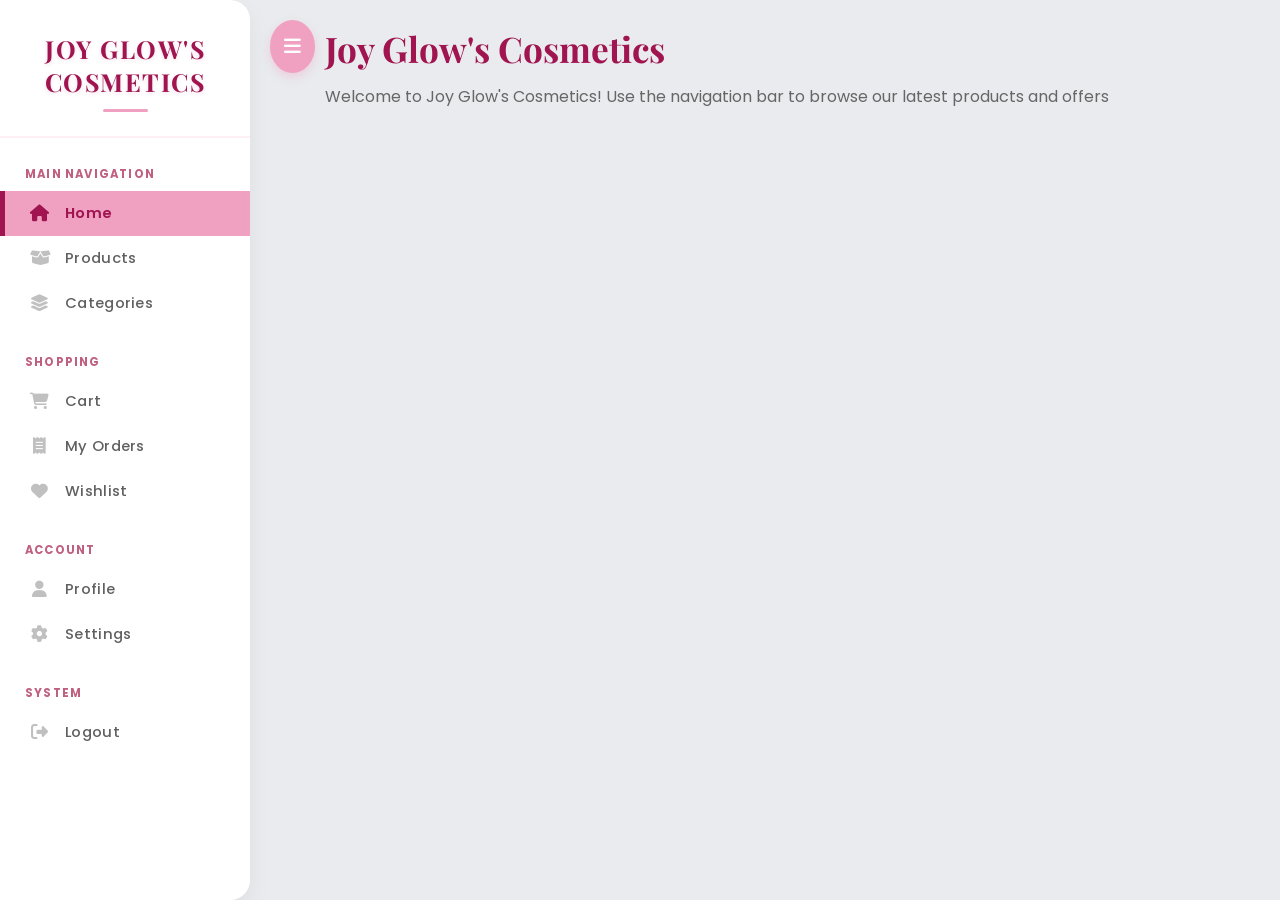
==== side-menu.html @ e3a0d7b6 "Initial commit" ====
<!DOCTYPE html>
<head>
    <meta charset="UTF-8">
    <meta name="viewport" content="width=device-width, initial-scale=1.0">
    <title>Joy Glow's Cosmetics - Side Menu</title>
    <link rel="preconnect" href="https://fonts.googleapis.com">
    <link rel="preconnect" href="https://fonts.gstatic.com" crossorigin>
    <link href="https://fonts.googleapis.com/css2?family=Playfair+Display:wght@600;700&family=Poppins:wght@400;500;600;700&display=swap" rel="stylesheet">
    <link rel="stylesheet" href="https://cdnjs.cloudflare.com/ajax/libs/font-awesome/6.4.0/css/all.min.css">
    <link rel="stylesheet" href="side-menu.css">
</head>
<body>

    <aside id="sidebar" class="sidebar">
        <div class="sidebar-header">
            <h2>Joy Glow's Cosmetics</h2>
        </div>

        <nav class="menu-container">
            <div class="menu-group">
                <span class="group-title">Main Navigation</span>
                <ul>
                    <li>
                        <a href="#" class="menu-item active" onclick="setActive(this)">
                            <i class="fa-solid fa-house"></i>
                            <span>Home</span>
                        </a>
                    </li>
                    <li>
                        <a href="#" class="menu-item" onclick="setActive(this)">
                            <i class="fa-solid fa-box-open"></i>
                            <span>Products</span>
                        </a>
                    </li>
                    <li>
                        <a href="#" class="menu-item" onclick="setActive(this)">
                            <i class="fa-solid fa-layer-group"></i>
                            <span>Categories</span>
                        </a>
                    </li>
                </ul>
            </div>

            <div class="menu-group">
                <span class="group-title">Shopping</span>
                <ul>
                    <li>
                        <a href="#" class="menu-item" onclick="setActive(this)">
                            <i class="fa-solid fa-cart-shopping"></i>
                            <span>Cart</span>
                        </a>
                    </li>
                    <li>
                        <a href="#" class="menu-item" onclick="setActive(this)">
                            <i class="fa-solid fa-receipt"></i>
                            <span>My Orders</span>
                        </a>
                    </li>
                    <li>
                        <a href="#" class="menu-item" onclick="setActive(this)">
                            <i class="fa-solid fa-heart"></i>
                            <span>Wishlist</span>
                        </a>
                    </li>
                </ul>
            </div>

            <div class="menu-group">
                <span class="group-title">Account</span>
                <ul>
                    <li>
                        <a href="#" class="menu-item" onclick="setActive(this)">
                            <i class="fa-solid fa-user"></i>
                            <span>Profile</span>
                        </a>
                    </li>
                    <li>
                        <a href="#" class="menu-item" onclick="setActive(this)">
                            <i class="fa-solid fa-gear"></i>
                            <span>Settings</span>
                        </a>
                    </li>
                </ul>
            </div>

            <div class="menu-group">
                <span class="group-title">System</span>
                <ul>
                    <li>
                        <a href="#" class="menu-item" onclick="handleLogout()">
                            <i class="fa-solid fa-right-from-bracket"></i>
                            <span>Logout</span>
                        </a>
                    </li>
                </ul>
            </div>
        </nav>
    </aside>

    <button class="toggle-btn" onclick="toggleMenu()">
        <i class="fa-solid fa-bars"></i>
    </button>

    <main class="main-content">
        <h1>Joy Glow's Cosmetics</h1>
        <p>Welcome to Joy Glow's Cosmetics! Use the navigation bar to browse our latest products and offers</p>
    </main>

    <script src="side-menu.js"></script>
</body>
</html>
---- side-menu.css ----
* {
    margin: 0;
    padding: 0;
    box-sizing: border-box;
    font-family: 'Poppins', sans-serif;
}

body {
    display: flex;
    background-color: #E9EBEE; 
    color: #4A4A4A; 
    min-height: 100vh;
}

.sidebar {
    width: 250px;
    height: 100vh;
    background-color: #FFFFFF; 
    color: #4A4A4A; 
    position: fixed;
    top: 0;
    left: 0;
    transition: transform 0.3s ease;
    overflow-y: auto;
    z-index: 1000;
    box-shadow: 0 10px 25px rgba(0,0,0,0.05); 
    border-radius: 0 20px 20px 0; 
}

.sidebar.collapsed {
    transform: translateX(-250px);
}

.sidebar-header {
    padding: 32px 20px 24px 20px;
    text-align: center;
    border-bottom: 2px solid #FFF0F5; 
}

.sidebar-header h2 {
    font-family: 'Playfair Display', serif;
    font-size: 1.55rem; 
    color: #A0144F; 
    letter-spacing: 1.5px; 
    font-weight: 700;
    line-height: 1.35;
    text-transform: uppercase;
    text-shadow: 0 2px 4px rgba(160, 20, 79, 0.12); 
    display: inline-block;
}

.sidebar-header h2::after {
    content: '';
    display: block;
    width: 45px;
    height: 3px;
    background-color: #F0A0C0;
    margin: 10px auto 0 auto;
    border-radius: 2px;
}

.menu-container {
    padding: 20px 0;
}

.menu-group {
    margin-bottom: 20px;
}

.group-title {
    display: block;
    padding: 8px 25px;
    font-size: 0.72rem;
    text-transform: uppercase;
    letter-spacing: 1.2px;
    color: #C06080; 
    font-weight: 700;
}

.menu-group ul {
    list-style: none;
}

.sidebar a {
    display: flex;
    align-items: center;
    padding: 12px 25px;
    color: #606060; 
    text-decoration: none;
    font-size: 0.92rem;
    font-weight: 500;
    letter-spacing: 0.3px;
    transition: all 0.2s ease;
    border-left: 5px solid transparent; 
}

.sidebar a i {
    margin-right: 15px;
    width: 20px;
    text-align: center;
    font-size: 1.05rem;
    color: #C0C0C0; 
}

.sidebar a:hover {
    background-color: #FFF0F5; 
    color: #A0144F; 
}

.sidebar a:hover i {
    color: #F0A0C0; 
}

.sidebar a.active {
    background-color: #F0A0C0; 
    color: #A0144F; 
    font-weight: 600;
    border-left: 5px solid #A0144F; 
}

.sidebar a.active i {
    color: #A0144F; 
}

.toggle-btn {
    position: fixed;
    top: 20px;
    left: 270px; 
    z-index: 1001;
    background-color: #F0A0C0; 
    color: #FFFFFF; 
    border: none;
    padding: 12px 14px;
    border-radius: 50%; 
    cursor: pointer;
    font-size: 1.2rem;
    box-shadow: 0 4px 10px rgba(240, 160, 192, 0.4); 
    transition: left 0.3s ease, background-color 0.2s ease, transform 0.2s ease;
}

.sidebar.collapsed ~ .toggle-btn {
    left: 20px; 
}

.toggle-btn:hover {
    background-color: #E090B0; 
    transform: scale(1.05);
}

.main-content {
    margin-left: 250px;
    padding: 25px 40px 40px 75px; 
    width: 100%;
    transition: margin-left 0.3s ease, padding 0.3s ease;
}

.main-content h1 {
    font-family: 'Playfair Display', serif;
    font-size: 2.2rem;
    color: #A0144F;
    margin-bottom: 12px;
}

.main-content p {
    font-size: 1rem;
    color: #666666;
}

.sidebar.collapsed ~ .main-content {
    margin-left: 0;
    padding-left: 80px; 
}
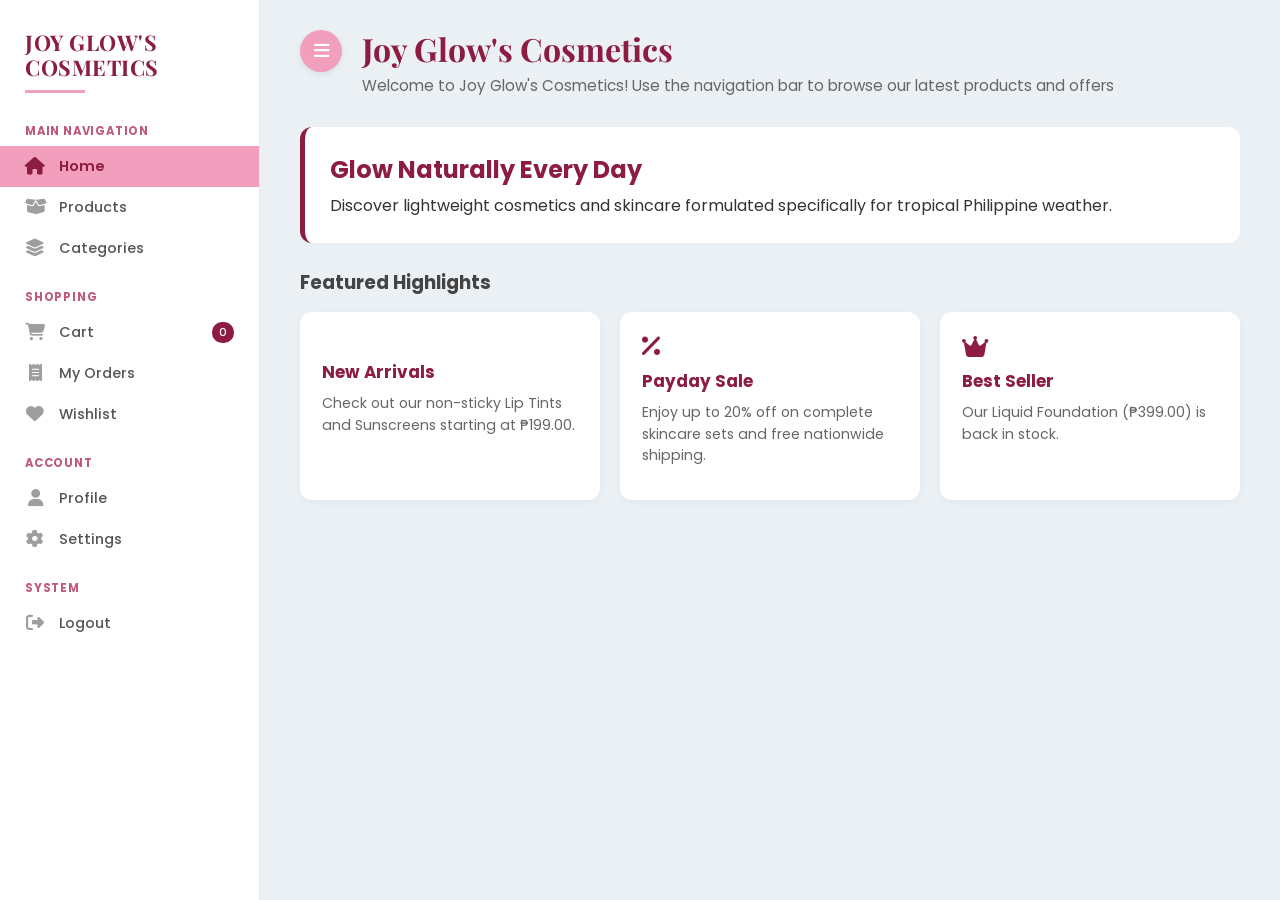
==== commit b34389f7: "Add files via upload" ====
--- a/side-menu.html
+++ b/side-menu.html
@@ -1,111 +1,800 @@
-<!DOCTYPE html>
-<head>
-    <meta charset="UTF-8">
-    <meta name="viewport" content="width=device-width, initial-scale=1.0">
-    <title>Joy Glow's Cosmetics - Side Menu</title>
-    <link rel="preconnect" href="https://fonts.googleapis.com">
-    <link rel="preconnect" href="https://fonts.gstatic.com" crossorigin>
-    <link href="https://fonts.googleapis.com/css2?family=Playfair+Display:wght@600;700&family=Poppins:wght@400;500;600;700&display=swap" rel="stylesheet">
-    <link rel="stylesheet" href="https://cdnjs.cloudflare.com/ajax/libs/font-awesome/6.4.0/css/all.min.css">
-    <link rel="stylesheet" href="side-menu.css">
-</head>
-<body>
-
-    <aside id="sidebar" class="sidebar">
-        <div class="sidebar-header">
-            <h2>Joy Glow's Cosmetics</h2>
-        </div>
-
-        <nav class="menu-container">
-            <div class="menu-group">
-                <span class="group-title">Main Navigation</span>
-                <ul>
-                    <li>
-                        <a href="#" class="menu-item active" onclick="setActive(this)">
-                            <i class="fa-solid fa-house"></i>
-                            <span>Home</span>
-                        </a>
-                    </li>
-                    <li>
-                        <a href="#" class="menu-item" onclick="setActive(this)">
-                            <i class="fa-solid fa-box-open"></i>
-                            <span>Products</span>
-                        </a>
-                    </li>
-                    <li>
-                        <a href="#" class="menu-item" onclick="setActive(this)">
-                            <i class="fa-solid fa-layer-group"></i>
-                            <span>Categories</span>
-                        </a>
-                    </li>
-                </ul>
-            </div>
-
-            <div class="menu-group">
-                <span class="group-title">Shopping</span>
-                <ul>
-                    <li>
-                        <a href="#" class="menu-item" onclick="setActive(this)">
-                            <i class="fa-solid fa-cart-shopping"></i>
-                            <span>Cart</span>
-                        </a>
-                    </li>
-                    <li>
-                        <a href="#" class="menu-item" onclick="setActive(this)">
-                            <i class="fa-solid fa-receipt"></i>
-                            <span>My Orders</span>
-                        </a>
-                    </li>
-                    <li>
-                        <a href="#" class="menu-item" onclick="setActive(this)">
-                            <i class="fa-solid fa-heart"></i>
-                            <span>Wishlist</span>
-                        </a>
-                    </li>
-                </ul>
-            </div>
-
-            <div class="menu-group">
-                <span class="group-title">Account</span>
-                <ul>
-                    <li>
-                        <a href="#" class="menu-item" onclick="setActive(this)">
-                            <i class="fa-solid fa-user"></i>
-                            <span>Profile</span>
-                        </a>
-                    </li>
-                    <li>
-                        <a href="#" class="menu-item" onclick="setActive(this)">
-                            <i class="fa-solid fa-gear"></i>
-                            <span>Settings</span>
-                        </a>
-                    </li>
-                </ul>
-            </div>
-
-            <div class="menu-group">
-                <span class="group-title">System</span>
-                <ul>
-                    <li>
-                        <a href="#" class="menu-item" onclick="handleLogout()">
-                            <i class="fa-solid fa-right-from-bracket"></i>
-                            <span>Logout</span>
-                        </a>
-                    </li>
-                </ul>
-            </div>
-        </nav>
-    </aside>
-
-    <button class="toggle-btn" onclick="toggleMenu()">
-        <i class="fa-solid fa-bars"></i>
-    </button>
-
-    <main class="main-content">
-        <h1>Joy Glow's Cosmetics</h1>
-        <p>Welcome to Joy Glow's Cosmetics! Use the navigation bar to browse our latest products and offers</p>
-    </main>
-
-    <script src="side-menu.js"></script>
-</body>
+<!DOCTYPE html>
+<html lang="en">
+<head>
+    <meta charset="UTF-8">
+    <meta name="viewport" content="width=device-width, initial-scale=1.0">
+    <title>Joy Glow's Cosmetics</title>
+    <link rel="preconnect" href="https://fonts.googleapis.com">
+    <link rel="preconnect" href="https://fonts.gstatic.com" crossorigin>
+    <link href="https://fonts.googleapis.com/css2?family=Playfair+Display:wght@600;700&family=Poppins:wght@400;500;600;700&display=swap" rel="stylesheet">
+    <link rel="stylesheet" href="https://cdnjs.cloudflare.com/ajax/libs/font-awesome/6.4.0/css/all.min.css">
+    <link rel="stylesheet" href="side-menu.css">
+</head>
+<body>
+
+    <!-- Sidebar Menu Navigation -->
+    <aside id="sidebar" class="sidebar">
+        <div class="sidebar-header">
+            <h2 class="brand-title">JOY GLOW'S<br>COSMETICS</h2>
+            <div class="brand-line"></div>
+        </div>
+
+        <nav class="menu-container">
+            <!-- Main Navigation Group -->
+            <div class="menu-group">
+                <span class="group-title">MAIN NAVIGATION</span>
+                <ul>
+                    <li>
+                        <a href="#" class="menu-item active" data-target="home" onclick="setActive(this, event)">
+                            <i class="fa-solid fa-house"></i>
+                            <span>Home</span>
+                        </a>
+                    </li>
+                    <li>
+                        <a href="#" class="menu-item" data-target="products" onclick="setActive(this, event)">
+                            <i class="fa-solid fa-box-open"></i>
+                            <span>Products</span>
+                        </a>
+                    </li>
+                    <li>
+                        <a href="#" class="menu-item" data-target="categories" onclick="setActive(this, event)">
+                            <i class="fa-solid fa-layer-group"></i>
+                            <span>Categories</span>
+                        </a>
+                    </li>
+                </ul>
+            </div>
+
+            <!-- Shopping Group -->
+            <div class="menu-group">
+                <span class="group-title">SHOPPING</span>
+                <ul>
+                    <li>
+                        <a href="#" class="menu-item" data-target="cart" onclick="setActive(this, event)">
+                            <i class="fa-solid fa-cart-shopping"></i>
+                            <span>Cart</span>
+                            <span id="cart-badge" class="badge">0</span>
+                        </a>
+                    </li>
+                    <li>
+                        <a href="#" class="menu-item" data-target="my-orders" onclick="setActive(this, event)">
+                            <i class="fa-solid fa-receipt"></i>
+                            <span>My Orders</span>
+                        </a>
+                    </li>
+                    <li>
+                        <a href="#" class="menu-item" data-target="wishlist" onclick="setActive(this, event)">
+                            <i class="fa-solid fa-heart"></i>
+                            <span>Wishlist</span>
+                        </a>
+                    </li>
+                </ul>
+            </div>
+
+            <!-- Account Group -->
+            <div class="menu-group">
+                <span class="group-title">ACCOUNT</span>
+                <ul>
+                    <li>
+                        <a href="#" class="menu-item" data-target="profile" onclick="setActive(this, event)">
+                            <i class="fa-solid fa-user"></i>
+                            <span>Profile</span>
+                        </a>
+                    </li>
+                    <li>
+                        <a href="#" class="menu-item" data-target="settings" onclick="setActive(this, event)">
+                            <i class="fa-solid fa-gear"></i>
+                            <span>Settings</span>
+                        </a>
+                    </li>
+                </ul>
+            </div>
+
+            <!-- System Group -->
+            <div class="menu-group">
+                <span class="group-title">SYSTEM</span>
+                <ul>
+                    <li>
+                        <a href="#" class="menu-item" data-target="logout" onclick="setActive(this, event)">
+                            <i class="fa-solid fa-right-from-bracket"></i>
+                            <span>Logout</span>
+                        </a>
+                    </li>
+                </ul>
+            </div>
+        </nav>
+    </aside>
+
+    <!-- Main Content Area -->
+    <main class="main-content">
+        <!-- Top Header Banner -->
+        <header class="top-header">
+            <button class="toggle-btn" onclick="toggleMenu()" aria-label="Toggle Side Menu">
+                <i class="fa-solid fa-bars"></i>
+            </button>
+            <div class="header-text">
+                <h1>Joy Glow's Cosmetics</h1>
+                <p>Welcome to Joy Glow's Cosmetics! Use the navigation bar to browse our latest products and offers</p>
+            </div>
+        </header>
+
+        <!-- Dynamic Content Sections -->
+        <div class="content-body">
+
+            <!-- 1. HOME SECTION -->
+            <section id="home" class="content-section active">
+                <div class="promo-banner">
+                    <h2>Glow Naturally Every Day</h2>
+                    <p>Discover lightweight cosmetics and skincare formulated specifically for tropical Philippine weather.</p>
+                </div>
+                <h3 class="sub-heading">Featured Highlights</h3>
+                <div class="card-grid">
+                    <div class="card">
+                        <i class="fa-solid fa-sparkles card-icon"></i>
+                        <h3>New Arrivals</h3>
+                        <p>Check out our non-sticky Lip Tints and Sunscreens starting at ₱199.00.</p>
+                    </div>
+                    <div class="card">
+                        <i class="fa-solid fa-percent card-icon"></i>
+                        <h3>Payday Sale</h3>
+                        <p>Enjoy up to 20% off on complete skincare sets and free nationwide shipping.</p>
+                    </div>
+                    <div class="card">
+                        <i class="fa-solid fa-crown card-icon"></i>
+                        <h3>Best Seller</h3>
+                        <p>Our Liquid Foundation (₱399.00) is back in stock.</p>
+                    </div>
+                </div>
+            </section>
+
+          <!-- 2. PRODUCTS SECTION -->
+<section id="products" class="content-section">
+    <h2 class="section-heading">Featured Products</h2>
+    <div class="product-grid">
+
+        <!-- Liquid Foundation -->
+        <div class="product-card">
+            <div class="image-wrapper">
+                <button class="wishlist-icon-btn" onclick="toggleWishlist(this)"><i class="fa-regular fa-heart"></i></button>
+                <img src="images/Foundation.jpg" alt="Liquid Foundation">
+            </div>
+            <div class="product-info">
+                <div class="product-header">
+                    <h3 class="product-title">Liquid Foundation</h3>
+                    <span class="product-price">₱199.00</span>
+                </div>
+                <p class="product-desc">Sweatproof oil-control coverage</p>
+                <div class="rating-row">
+                    <div class="stars"><i class="fa-solid fa-star"></i><i class="fa-solid fa-star"></i><i class="fa-solid fa-star"></i><i class="fa-solid fa-star"></i><i class="fa-solid fa-star"></i></div>
+                    <span class="reviews-count">(342)</span>
+                </div>
+                <button class="add-to-cart-btn" onclick="addToCart('Liquid Foundation', 199.00)">Add to Cart</button>
+            </div>
+        </div>
+
+        <!-- Concealer -->
+        <div class="product-card">
+            <div class="image-wrapper">
+                <button class="wishlist-icon-btn" onclick="toggleWishlist(this)"><i class="fa-regular fa-heart"></i></button>
+                <img src="images/Concealer.jpg" alt="Concealer">
+            </div>
+            <div class="product-info">
+                <div class="product-header">
+                    <h3 class="product-title">Concealer</h3>
+                    <span class="product-price">₱549.00</span>
+                </div>
+                <p class="product-desc">Skin-perfecting daily coverage</p>
+                <div class="rating-row">
+                    <div class="stars"><i class="fa-solid fa-star"></i><i class="fa-solid fa-star"></i><i class="fa-solid fa-star"></i><i class="fa-solid fa-star"></i><i class="fa-solid fa-star"></i></div>
+                    <span class="reviews-count">(512)</span>
+                </div>
+                <button class="add-to-cart-btn" onclick="addToCart('Concealer', 549.00)">Add to Cart</button>
+            </div>
+        </div>
+
+        <!-- Face Powder -->
+        <div class="product-card">
+            <div class="image-wrapper">
+                <button class="wishlist-icon-btn" onclick="toggleWishlist(this)"><i class="fa-regular fa-heart"></i></button>
+                <img src="images/Face Powder.jpg" alt="Face Powder">
+            </div>
+            <div class="product-info">
+                <div class="product-header">
+                    <h3 class="product-title">Face Powder</h3>
+                    <span class="product-price">₱199.00</span>
+                </div>
+                <p class="product-desc">Smooth oil-control setting powder</p>
+                <div class="rating-row">
+                    <div class="stars"><i class="fa-solid fa-star"></i><i class="fa-solid fa-star"></i><i class="fa-solid fa-star"></i><i class="fa-solid fa-star"></i><i class="fa-solid fa-star"></i></div>
+                    <span class="reviews-count">(310)</span>
+                </div>
+                <button class="add-to-cart-btn" onclick="addToCart('Face Powder', 199.00)">Add to Cart</button>
+            </div>
+        </div>
+
+        <!-- Blush -->
+        <div class="product-card">
+            <div class="image-wrapper">
+                <button class="wishlist-icon-btn" onclick="toggleWishlist(this)"><i class="fa-regular fa-heart"></i></button>
+                <img src="images/Blush.jpg" alt="Blush">
+            </div>
+            <div class="product-info">
+                <div class="product-header">
+                    <h3 class="product-title">Blush</h3>
+                    <span class="product-price">₱220.00</span>
+                </div>
+                <p class="product-desc">Natural flush cheek tint</p>
+                <div class="rating-row">
+                    <div class="stars"><i class="fa-solid fa-star"></i><i class="fa-solid fa-star"></i><i class="fa-solid fa-star"></i><i class="fa-solid fa-star"></i><i class="fa-solid fa-star"></i></div>
+                    <span class="reviews-count">(245)</span>
+                </div>
+                <button class="add-to-cart-btn" onclick="addToCart('Blush', 220.00)">Add to Cart</button>
+            </div>
+        </div>
+
+        <!-- Eyeliner -->
+        <div class="product-card">
+            <div class="image-wrapper">
+                <button class="wishlist-icon-btn" onclick="toggleWishlist(this)"><i class="fa-regular fa-heart"></i></button>
+                <img src="images/Eyeliner.jpg" alt="Eyeliner">
+            </div>
+            <div class="product-info">
+                <div class="product-header">
+                    <h3 class="product-title">Eyeliner</h3>
+                    <span class="product-price">₱180.00</span>
+                </div>
+                <p class="product-desc">Precision waterproof liquid eyeliner</p>
+                <div class="rating-row">
+                    <div class="stars"><i class="fa-solid fa-star"></i><i class="fa-solid fa-star"></i><i class="fa-solid fa-star"></i><i class="fa-solid fa-star"></i><i class="fa-solid fa-star"></i></div>
+                    <span class="reviews-count">(195)</span>
+                </div>
+                <button class="add-to-cart-btn" onclick="addToCart('Eyeliner', 180.00)">Add to Cart</button>
+            </div>
+        </div>
+
+        <!-- Mascara -->
+        <div class="product-card">
+            <div class="image-wrapper">
+                <button class="wishlist-icon-btn" onclick="toggleWishlist(this)"><i class="fa-regular fa-heart"></i></button>
+                <img src="images/Mascara.jpg" alt="Mascara">
+            </div>
+            <div class="product-info">
+                <div class="product-header">
+                    <h3 class="product-title">Mascara</h3>
+                    <span class="product-price">₱299.00</span>
+                </div>
+                <p class="product-desc">Volumizing and lengthening formula</p>
+                <div class="rating-row">
+                    <div class="stars"><i class="fa-solid fa-star"></i><i class="fa-solid fa-star"></i><i class="fa-solid fa-star"></i><i class="fa-solid fa-star"></i><i class="fa-solid fa-star"></i></div>
+                    <span class="reviews-count">(280)</span>
+                </div>
+                <button class="add-to-cart-btn" onclick="addToCart('Mascara', 299.00)">Add to Cart</button>
+            </div>
+        </div>
+
+        <!-- Eyeshadow -->
+        <div class="product-card">
+            <div class="image-wrapper">
+                <button class="wishlist-icon-btn" onclick="toggleWishlist(this)"><i class="fa-regular fa-heart"></i></button>
+                <img src="images/Eyeshadow.jpg" alt="Eyeshadow">
+            </div>
+            <div class="product-info">
+                <div class="product-header">
+                    <h3 class="product-title">Eyeshadow</h3>
+                    <span class="product-price">₱350.00</span>
+                </div>
+                <p class="product-desc">Highly pigmented shade palette</p>
+                <div class="rating-row">
+                    <div class="stars"><i class="fa-solid fa-star"></i><i class="fa-solid fa-star"></i><i class="fa-solid fa-star"></i><i class="fa-solid fa-star"></i><i class="fa-solid fa-star"></i></div>
+                    <span class="reviews-count">(412)</span>
+                </div>
+                <button class="add-to-cart-btn" onclick="addToCart('Eyeshadow', 350.00)">Add to Cart</button>
+            </div>
+        </div>
+
+        <!-- Lipstick -->
+        <div class="product-card">
+            <div class="image-wrapper">
+                <button class="wishlist-icon-btn" onclick="toggleWishlist(this)"><i class="fa-regular fa-heart"></i></button>
+                <img src="images/Lipstick.jpg" alt="Lipstick">
+            </div>
+            <div class="product-info">
+                <div class="product-header">
+                    <h3 class="product-title">Lipstick</h3>
+                    <span class="product-price">₱249.00</span>
+                </div>
+                <p class="product-desc">Rich color velvet finish lipstick</p>
+                <div class="rating-row">
+                    <div class="stars"><i class="fa-solid fa-star"></i><i class="fa-solid fa-star"></i><i class="fa-solid fa-star"></i><i class="fa-solid fa-star"></i><i class="fa-solid fa-star"></i></div>
+                    <span class="reviews-count">(380)</span>
+                </div>
+                <button class="add-to-cart-btn" onclick="addToCart('Lipstick', 249.00)">Add to Cart</button>
+            </div>
+        </div>
+
+        <!-- Lip Tint -->
+        <div class="product-card">
+            <div class="image-wrapper">
+                <button class="wishlist-icon-btn" onclick="toggleWishlist(this)"><i class="fa-regular fa-heart"></i></button>
+                <img src="images/Lip tint.jpg" alt="Lip Tint">
+            </div>
+            <div class="product-info">
+                <div class="product-header">
+                    <h3 class="product-title">Lip Tint</h3>
+                    <span class="product-price">₱199.00</span>
+                </div>
+                <p class="product-desc">Long-lasting hydrating lip stain</p>
+                <div class="rating-row">
+                    <div class="stars"><i class="fa-solid fa-star"></i><i class="fa-solid fa-star"></i><i class="fa-solid fa-star"></i><i class="fa-solid fa-star"></i><i class="fa-solid fa-star"></i></div>
+                    <span class="reviews-count">(512)</span>
+                </div>
+                <button class="add-to-cart-btn" onclick="addToCart('Lip Tint', 199.00)">Add to Cart</button>
+            </div>
+        </div>
+
+        <!-- Lip Gloss -->
+        <div class="product-card">
+            <div class="image-wrapper">
+                <button class="wishlist-icon-btn" onclick="toggleWishlist(this)"><i class="fa-regular fa-heart"></i></button>
+                <img src="images/Lip Gloss.jpg" alt="Lip Gloss">
+            </div>
+            <div class="product-info">
+                <div class="product-header">
+                    <h3 class="product-title">Lip Gloss</h3>
+                    <span class="product-price">₱179.00</span>
+                </div>
+                <p class="product-desc">High-shine non-sticky lip glow</p>
+                <div class="rating-row">
+                    <div class="stars"><i class="fa-solid fa-star"></i><i class="fa-solid fa-star"></i><i class="fa-solid fa-star"></i><i class="fa-solid fa-star"></i><i class="fa-solid fa-star"></i></div>
+                    <span class="reviews-count">(225)</span>
+                </div>
+                <button class="add-to-cart-btn" onclick="addToCart('Lip Gloss', 179.00)">Add to Cart</button>
+            </div>
+        </div>
+
+        <!-- Facial Cleanser -->
+        <div class="product-card">
+            <div class="image-wrapper">
+                <button class="wishlist-icon-btn" onclick="toggleWishlist(this)"><i class="fa-regular fa-heart"></i></button>
+                <img src="images/Cleanser.jpg" alt="Facial Cleanser">
+            </div>
+            <div class="product-info">
+                <div class="product-header">
+                    <h3 class="product-title">Facial Cleanser</h3>
+                    <span class="product-price">₱289.00</span>
+                </div>
+                <p class="product-desc">Gentle foaming face cleanser</p>
+                <div class="rating-row">
+                    <div class="stars"><i class="fa-solid fa-star"></i><i class="fa-solid fa-star"></i><i class="fa-solid fa-star"></i><i class="fa-solid fa-star"></i><i class="fa-solid fa-star"></i></div>
+                    <span class="reviews-count">(450)</span>
+                </div>
+                <button class="add-to-cart-btn" onclick="addToCart('Facial Cleanser', 289.00)">Add to Cart</button>
+            </div>
+        </div>
+
+        <!-- Brightening Sunscreen -->
+        <div class="product-card">
+            <div class="image-wrapper">
+                <button class="wishlist-icon-btn" onclick="toggleWishlist(this)"><i class="fa-regular fa-heart"></i></button>
+                <img src="images/Brightening Sunscreen.jpg" alt="Brightening Sunscreen">
+            </div>
+            <div class="product-info">
+                <div class="product-header">
+                    <h3 class="product-title">Brightening Sunscreen</h3>
+                    <span class="product-price">₱349.00</span>
+                </div>
+                <p class="product-desc">SPF 50+ PA++++ UV protection</p>
+                <div class="rating-row">
+                    <div class="stars"><i class="fa-solid fa-star"></i><i class="fa-solid fa-star"></i><i class="fa-solid fa-star"></i><i class="fa-solid fa-star"></i><i class="fa-solid fa-star"></i></div>
+                    <span class="reviews-count">(210)</span>
+                </div>
+                <button class="add-to-cart-btn" onclick="addToCart('Brightening Sunscreen', 349.00)">Add to Cart</button>
+            </div>
+        </div>
+
+        <!-- Tone Up Sunscreen -->
+        <div class="product-card">
+            <div class="image-wrapper">
+                <button class="wishlist-icon-btn" onclick="toggleWishlist(this)"><i class="fa-regular fa-heart"></i></button>
+                <img src="images/Tone up.jpg" alt="Tone Up Sunscreen">
+            </div>
+            <div class="product-info">
+                <div class="product-header">
+                    <h3 class="product-title">Tone Up Sunscreen</h3>
+                    <span class="product-price">₱349.00</span>
+                </div>
+                <p class="product-desc">SPF 50+ PA++++ glow formula</p>
+                <div class="rating-row">
+                    <div class="stars"><i class="fa-solid fa-star"></i><i class="fa-solid fa-star"></i><i class="fa-solid fa-star"></i><i class="fa-solid fa-star"></i><i class="fa-solid fa-star"></i></div>
+                    <span class="reviews-count">(185)</span>
+                </div>
+                <button class="add-to-cart-btn" onclick="addToCart('Tone Up Sunscreen', 349.00)">Add to Cart</button>
+            </div>
+        </div>
+
+        <!-- Shower Gel -->
+        <div class="product-card">
+            <div class="image-wrapper">
+                <button class="wishlist-icon-btn" onclick="toggleWishlist(this)"><i class="fa-regular fa-heart"></i></button>
+                <img src="images/Shower gel.jpg" alt="Bamboo & Green Tea Shower Gel">
+            </div>
+            <div class="product-info">
+                <div class="product-header">
+                    <h3 class="product-title">Shower Gel</h3>
+                    <span class="product-price">₱210.00</span>
+                </div>
+                <p class="product-desc">Bamboo & Green Tea refreshing wash</p>
+                <div class="rating-row">
+                    <div class="stars"><i class="fa-solid fa-star"></i><i class="fa-solid fa-star"></i><i class="fa-solid fa-star"></i><i class="fa-solid fa-star"></i><i class="fa-solid fa-star"></i></div>
+                    <span class="reviews-count">(142)</span>
+                </div>
+                <button class="add-to-cart-btn" onclick="addToCart('Shower Gel', 210.00)">Add to Cart</button>
+            </div>
+        </div>
+
+        <!-- Body Lotion -->
+        <div class="product-card">
+            <div class="image-wrapper">
+                <button class="wishlist-icon-btn" onclick="toggleWishlist(this)"><i class="fa-regular fa-heart"></i></button>
+                <img src="images/Body Lotion.jpg" alt="Sweet Pea Body Lotion">
+            </div>
+            <div class="product-info">
+                <div class="product-header">
+                    <h3 class="product-title">Body Lotion</h3>
+                    <span class="product-price">₱260.00</span>
+                </div>
+                <p class="product-desc">Sweet Pea moisturizing lotion</p>
+                <div class="rating-row">
+                    <div class="stars"><i class="fa-solid fa-star"></i><i class="fa-solid fa-star"></i><i class="fa-solid fa-star"></i><i class="fa-solid fa-star"></i><i class="fa-solid fa-star"></i></div>
+                    <span class="reviews-count">(320)</span>
+                </div>
+                <button class="add-to-cart-btn" onclick="addToCart('Body Lotion', 260.00)">Add to Cart</button>
+            </div>
+        </div>
+
+        <!-- Soothing Gel -->
+        <div class="product-card">
+            <div class="image-wrapper">
+                <button class="wishlist-icon-btn" onclick="toggleWishlist(this)"><i class="fa-regular fa-heart"></i></button>
+                <img src="images/Sooting gel.jpg" alt="Aloe Soothing Gel">
+            </div>
+            <div class="product-info">
+                <div class="product-header">
+                    <h3 class="product-title">Soothing Gel</h3>
+                    <span class="product-price">₱249.00</span>
+                </div>
+                <p class="product-desc">99% Aloe Vera hydrating extract</p>
+                <div class="rating-row">
+                    <div class="stars"><i class="fa-solid fa-star"></i><i class="fa-solid fa-star"></i><i class="fa-solid fa-star"></i><i class="fa-solid fa-star"></i><i class="fa-solid fa-star"></i></div>
+                    <span class="reviews-count">(410)</span>
+                </div>
+                <button class="add-to-cart-btn" onclick="addToCart('Soothing Gel', 249.00)">Add to Cart</button>
+            </div>
+        </div>
+
+        <!-- Hair Serum -->
+        <div class="product-card">
+            <div class="image-wrapper">
+                <button class="wishlist-icon-btn" onclick="toggleWishlist(this)"><i class="fa-regular fa-heart"></i></button>
+                <img src="images/Hair serum.jpg" alt="Anti-Frizz Hair Serum">
+            </div>
+            <div class="product-info">
+                <div class="product-header">
+                    <h3 class="product-title">Hair Serum</h3>
+                    <span class="product-price">₱299.00</span>
+                </div>
+                <p class="product-desc">Smoothens frizz with Argan Oil</p>
+                <div class="rating-row">
+                    <div class="stars"><i class="fa-solid fa-star"></i><i class="fa-solid fa-star"></i><i class="fa-solid fa-star"></i><i class="fa-solid fa-star"></i><i class="fa-solid fa-star"></i></div>
+                    <span class="reviews-count">(275)</span>
+                </div>
+                <button class="add-to-cart-btn" onclick="addToCart('Hair Serum', 299.00)">Add to Cart</button>
+            </div>
+        </div>
+
+        <!-- Dry Shampoo -->
+        <div class="product-card">
+            <div class="image-wrapper">
+                <button class="wishlist-icon-btn" onclick="toggleWishlist(this)"><i class="fa-regular fa-heart"></i></button>
+                <img src="images/Shampoo.jpg" alt="Dry Shampoo">
+            </div>
+            <div class="product-info">
+                <div class="product-header">
+                    <h3 class="product-title">Dry Shampoo</h3>
+                    <span class="product-price">₱189.00</span>
+                </div>
+                <p class="product-desc">Refreshes hair without residue</p>
+                <div class="rating-row">
+                    <div class="stars"><i class="fa-solid fa-star"></i><i class="fa-solid fa-star"></i><i class="fa-solid fa-star"></i><i class="fa-solid fa-star"></i><i class="fa-solid fa-star"></i></div>
+                    <span class="reviews-count">(160)</span>
+                </div>
+                <button class="add-to-cart-btn" onclick="addToCart('Dry Shampoo', 189.00)">Add to Cart</button>
+            </div>
+        </div>
+
+        <!-- Hair Treatment -->
+        <div class="product-card">
+            <div class="image-wrapper">
+                <button class="wishlist-icon-btn" onclick="toggleWishlist(this)"><i class="fa-regular fa-heart"></i></button>
+                <img src="images/Hair treatment.jpg" alt="Argan Oil Hair Treatment">
+            </div>
+            <div class="product-info">
+                <div class="product-header">
+                    <h3 class="product-title">Hair Treatment</h3>
+                    <span class="product-price">₱299.00</span>
+                </div>
+                <p class="product-desc">Nourishes and adds shine</p>
+                <div class="rating-row">
+                    <div class="stars"><i class="fa-solid fa-star"></i><i class="fa-solid fa-star"></i><i class="fa-solid fa-star"></i><i class="fa-solid fa-star"></i><i class="fa-solid fa-star"></i></div>
+                    <span class="reviews-count">(230)</span>
+                </div>
+                <button class="add-to-cart-btn" onclick="addToCart('Hair Treatment', 299.00)">Add to Cart</button>
+            </div>
+        </div>
+
+        <!-- Daily Cologne -->
+        <div class="product-card">
+            <div class="image-wrapper">
+                <button class="wishlist-icon-btn" onclick="toggleWishlist(this)"><i class="fa-regular fa-heart"></i></button>
+                <img src="images/Daily Scent.jpg" alt="Daily Scent Cologne">
+            </div>
+            <div class="product-info">
+                <div class="product-header">
+                    <h3 class="product-title">Daily Cologne</h3>
+                    <span class="product-price">₱300.00</span>
+                </div>
+                <p class="product-desc">Refreshing Happy Hour fragrance</p>
+                <div class="rating-row">
+                    <div class="stars"><i class="fa-solid fa-star"></i><i class="fa-solid fa-star"></i><i class="fa-solid fa-star"></i><i class="fa-solid fa-star"></i><i class="fa-solid fa-star"></i></div>
+                    <span class="reviews-count">(305)</span>
+                </div>
+                <button class="add-to-cart-btn" onclick="addToCart('Daily Cologne', 300.00)">Add to Cart</button>
+            </div>
+        </div>
+
+        <!-- Body Mist -->
+        <div class="product-card">
+            <div class="image-wrapper">
+                <button class="wishlist-icon-btn" onclick="toggleWishlist(this)"><i class="fa-regular fa-heart"></i></button>
+                <img src="images/Body Mist.jpg" alt="Daily Spell Body Mist">
+            </div>
+            <div class="product-info">
+                <div class="product-header">
+                    <h3 class="product-title">Body Mist</h3>
+                    <span class="product-price">₱225.00</span>
+                </div>
+                <p class="product-desc">Light floral daily body spray</p>
+                <div class="rating-row">
+                    <div class="stars"><i class="fa-solid fa-star"></i><i class="fa-solid fa-star"></i><i class="fa-solid fa-star"></i><i class="fa-solid fa-star"></i><i class="fa-solid fa-star"></i></div>
+                    <span class="reviews-count">(290)</span>
+                </div>
+                <button class="add-to-cart-btn" onclick="addToCart('Body Mist', 225.00)">Add to Cart</button>
+            </div>
+        </div>
+
+    </div>
+</section>
+
+           <!-- 3. CATEGORIES SECTION -->
+<section id="categories" class="content-section">
+    <h2 class="section-heading">Product Categories</h2>
+    <div class="category-grid">
+        
+        <!-- Face Makeup -->
+        <div class="category-card">
+            <div class="category-header">
+                <i class="fa-solid fa-wand-magic-sparkles category-icon"></i>
+                <h3>Face Makeup</h3>
+            </div>
+            <p class="category-desc">Foundations, concealers, setting powders, and blushes.</p>
+            <div class="divider"></div>
+            <ul class="sub-item-list">
+                <li><span class="item-name">Liquid Foundation</span> <span class="item-price">₱199–₱999</span></li>
+                <li><span class="item-name">Concealer</span> <span class="item-price">₱549.00</span></li>
+                <li><span class="item-name">Face Powder</span> <span class="item-price">₱199.00</span></li>
+                <li><span class="item-name">Blush</span> <span class="item-price">₱220.00</span></li>
+            </ul>
+        </div>
+
+        <!-- Eye Makeup -->
+        <div class="category-card">
+            <div class="category-header">
+                <i class="fa-solid fa-eye category-icon"></i>
+                <h3>Eye Makeup</h3>
+            </div>
+            <p class="category-desc">Precision eyeliners, mascaras, and shade palettes.</p>
+            <div class="divider"></div>
+            <ul class="sub-item-list">
+                <li><span class="item-name">Eyeliner</span> <span class="item-price">₱300.00</span></li>
+                <li><span class="item-name">Mascara</span> <span class="item-price">₱299.00</span></li>
+                <li><span class="item-name">Eyeshadow</span> <span class="item-price">₱350.00</span></li>
+            </ul>
+        </div>
+
+        <!-- Lip Products -->
+        <div class="category-card">
+            <div class="category-header">
+                <i class="fa-solid fa-lips category-icon"></i>
+                <h3>Lip Products</h3>
+            </div>
+            <p class="category-desc">Velvet lipsticks, hydrating stains, and high-shine glosses.</p>
+            <div class="divider"></div>
+            <ul class="sub-item-list">
+                <li><span class="item-name">Lipstick</span> <span class="item-price">₱249.00</span></li>
+                <li><span class="item-name">Lip Tint</span> <span class="item-price">₱199.00</span></li>
+                <li><span class="item-name">Lip Gloss</span> <span class="item-price">₱179.00</span></li>
+            </ul>
+        </div>
+
+        <!-- Skincare -->
+        <div class="category-card">
+            <div class="category-header">
+                <i class="fa-solid fa-pump-soap category-icon"></i>
+                <h3>Skincare</h3>
+            </div>
+            <p class="category-desc">Cleansers, sunscreens, and soothing aloe gels.</p>
+            <div class="divider"></div>
+            <ul class="sub-item-list">
+                <li><span class="item-name">Facial Cleanser</span> <span class="item-price">₱289.00</span></li>
+                <li><span class="item-name">Brightening Sunscreen</span> <span class="item-price">₱349.00</span></li>
+                <li><span class="item-name">Tone Up Sunscreen</span> <span class="item-price">₱349.00</span></li>
+            </ul>
+        </div>
+
+        <!-- Body Care -->
+        <div class="category-card">
+            <div class="category-header">
+                <i class="fa-solid fa-spa category-icon"></i>
+                <h3>Body Care</h3>
+            </div>
+            <p class="category-desc">Nourishing body lotions and refreshing shower gels.</p>
+            <div class="divider"></div>
+            <ul class="sub-item-list">
+                <li><span class="item-name">Soothing Gel</span> <span class="item-price">₱249.00</span></li>
+                <li><span class="item-name">Shower Gel</span> <span class="item-price">₱210.00</span></li>
+                <li><span class="item-name">Body Lotion</span> <span class="item-price">₱260.00</span></li>
+            </ul>
+        </div>
+
+        <!-- Hair Care -->
+        <div class="category-card">
+            <div class="category-header">
+                <i class="fa-solid fa-scissors category-icon"></i>
+                <h3>Hair Care</h3>
+            </div>
+            <p class="category-desc">Dry shampoos, nourishing serums, and hair treatments.</p>
+            <div class="divider"></div>
+            <ul class="sub-item-list">
+                <li><span class="item-name">Dry Shampoo</span> <span class="item-price">₱189.00</span></li>
+                <li><span class="item-name">Hair Serum</span> <span class="item-price">₱299.00</span></li>
+                <li><span class="item-name">Hair Treatment</span> <span class="item-price">₱299.00</span></li>
+            </ul>
+        </div>
+
+        <!-- Fragrance -->
+        <div class="category-card">
+            <div class="category-header">
+                <i class="fa-solid fa-spray-can category-icon"></i>
+                <h3>Fragrance</h3>
+            </div>
+            <p class="category-desc">Daily colognes, body mists, and long-lasting sprays.</p>
+            <div class="divider"></div>
+            <ul class="sub-item-list">
+                <li><span class="item-name">Daily Cologne</span> <span class="item-price">₱180.00</span></li>
+                <li><span class="item-name">Body Mist</span> <span class="item-price">₱225.00</span></li>
+            </ul>
+        </div>
+
+    </div>
+</section>
+
+       <!-- 4. CART SECTION -->
+<section id="cart" class="content-section">
+    <h2 class="section-heading">Your Shopping Cart</h2>
+    <div class="card">
+        <!-- Container where JavaScript dynamically injects added items -->
+        <div id="cart-items">
+            <p>Your cart is currently empty.</p>
+        </div>
+        <hr style="margin: 20px 0; border: none; border-top: 1px solid #eee;">
+        <div class="cart-summary" style="display: flex; justify-content: space-between; align-items: center;">
+            <p style="margin: 0; font-size: 1.1rem;">
+                <strong>Total Amount:</strong> <span id="cart-total">₱0.00</span>
+            </p>
+            <!-- HERE IS THE CHECKOUT BUTTON -->
+            <button class="btn-action" onclick="checkout()">Checkout</button>
+        </div>
+    </div>
+</section>
+
+<!-- 5. MY ORDERS SECTION -->
+<section id="my-orders" class="content-section">
+    <h2 class="section-heading">My Orders</h2>
+    <div class="card">
+        <table class="orders-table">
+            <thead>
+                <tr>
+                    <th>Order Name</th>
+                    <th>Payment Mode</th>
+                    <th>Status</th>
+                    <th>Total</th>
+                </tr>
+            </thead>
+            <tbody>
+                <!-- Empty table body for real checkout items -->
+            </tbody>
+        </table>
+    </div>
+</section>
+
+<!-- 6. WISHLIST SECTION -->
+<section id="wishlist" class="content-section">
+    <h2 class="section-heading">Saved Wishlist Items</h2>
+    <div class="card-grid">
+        <div class="card">
+            <h3>Lip Tint</h3>
+            <p>Hydrating lip stain (₱199.00)</p>
+            <button class="btn-action" onclick="addToCart('Lip Tint', 199.00)">Move to Cart</button>
+        </div>
+        <div class="card">
+            <h3>Brightening Sunscreen</h3>
+            <p>Broad spectrum protection (₱349.00)</p>
+            <button class="btn-action" onclick="addToCart('Brightening Sunscreen', 349.00)">Move to Cart</button>
+        </div>
+        <div class="card">
+            <h3>Eyeshadow</h3>
+            <p>Shade palette (₱350.00)</p>
+            <button class="btn-action" onclick="addToCart('Eyeshadow', 350.00)">Move to Cart</button>
+        </div>
+    </div>
+</section>
+
+            <!-- 7. PROFILE SECTION -->
+            <section id="profile" class="content-section">
+                <h2 class="section-heading">Account Profile</h2>
+                <div class="card profile-info">
+                    <p><strong>Name:</strong> Mary Joy</p>
+                    <p><strong>Email:</strong> mateomaryjoy@117</p>
+                    <p><strong>Course:</strong> BS Information Technology</p> <!-- Added explicit Course field -->
+                    <p><strong>Year:</strong> 2nd Year</p>
+                     <p><strong>Birthday:</strong> September 17 2007</p>
+                </div>
+            </section>
+
+            <!-- 8. SETTINGS SECTION -->
+            <section id="settings" class="content-section">
+                <h2 class="section-heading">Settings</h2>
+                <div class="card-grid">
+                    <!-- Adjusted cards to explicitly cover required setting types -->
+                    <div class="card">
+                        <h3>Account Settings</h3>
+                        <p>Manage basic personal profile details, change email, and security updates.</p>
+                    </div>
+                    <div class="card">
+                        <h3>Privacy Settings</h3>
+                        <p>Manage visibility settings, active data sharing, and security preferences.</p>
+                    </div>
+                    <div class="card">
+                        <h3>Notification Settings</h3>
+                        <p>Choose order updates, promotional alerts, and email notifications.</p>
+                    </div>
+                </div>
+            </section>
+
+            <!-- 9. LOGOUT SECTION -->
+            <section id="logout" class="content-section">
+                <h2 class="section-heading">Logout</h2>
+                <div class="card">
+                    <h3>Logout Session</h3>
+                    <!-- Added explicit explanation text to strictly fulfill assignment requirements -->
+                    <p>This section allows you to safely end your current session and securely log out of your e-commerce account.</p>
+                    <button class="btn-danger" onclick="confirmLogout()">Logout</button>
+                </div>
+            </section>
+
+        </div>
+    </main>
+
+    <script src="side-menu.js"></script>
+</body>
 </html>
--- a/side-menu.css
+++ b/side-menu.css
@@ -1,172 +1,462 @@
-* {
-    margin: 0;
-    padding: 0;
-    box-sizing: border-box;
-    font-family: 'Poppins', sans-serif;
-}
-
-body {
-    display: flex;
-    background-color: #E9EBEE; 
-    color: #4A4A4A; 
-    min-height: 100vh;
-}
-
-.sidebar {
-    width: 250px;
-    height: 100vh;
-    background-color: #FFFFFF; 
-    color: #4A4A4A; 
-    position: fixed;
-    top: 0;
-    left: 0;
-    transition: transform 0.3s ease;
-    overflow-y: auto;
-    z-index: 1000;
-    box-shadow: 0 10px 25px rgba(0,0,0,0.05); 
-    border-radius: 0 20px 20px 0; 
-}
-
-.sidebar.collapsed {
-    transform: translateX(-250px);
-}
-
-.sidebar-header {
-    padding: 32px 20px 24px 20px;
-    text-align: center;
-    border-bottom: 2px solid #FFF0F5; 
-}
-
-.sidebar-header h2 {
-    font-family: 'Playfair Display', serif;
-    font-size: 1.55rem; 
-    color: #A0144F; 
-    letter-spacing: 1.5px; 
-    font-weight: 700;
-    line-height: 1.35;
-    text-transform: uppercase;
-    text-shadow: 0 2px 4px rgba(160, 20, 79, 0.12); 
-    display: inline-block;
-}
-
-.sidebar-header h2::after {
-    content: '';
-    display: block;
-    width: 45px;
-    height: 3px;
-    background-color: #F0A0C0;
-    margin: 10px auto 0 auto;
-    border-radius: 2px;
-}
-
-.menu-container {
-    padding: 20px 0;
-}
-
-.menu-group {
-    margin-bottom: 20px;
-}
-
-.group-title {
-    display: block;
-    padding: 8px 25px;
-    font-size: 0.72rem;
-    text-transform: uppercase;
-    letter-spacing: 1.2px;
-    color: #C06080; 
-    font-weight: 700;
-}
-
-.menu-group ul {
-    list-style: none;
-}
-
-.sidebar a {
-    display: flex;
-    align-items: center;
-    padding: 12px 25px;
-    color: #606060; 
-    text-decoration: none;
-    font-size: 0.92rem;
-    font-weight: 500;
-    letter-spacing: 0.3px;
-    transition: all 0.2s ease;
-    border-left: 5px solid transparent; 
-}
-
-.sidebar a i {
-    margin-right: 15px;
-    width: 20px;
-    text-align: center;
-    font-size: 1.05rem;
-    color: #C0C0C0; 
-}
-
-.sidebar a:hover {
-    background-color: #FFF0F5; 
-    color: #A0144F; 
-}
-
-.sidebar a:hover i {
-    color: #F0A0C0; 
-}
-
-.sidebar a.active {
-    background-color: #F0A0C0; 
-    color: #A0144F; 
-    font-weight: 600;
-    border-left: 5px solid #A0144F; 
-}
-
-.sidebar a.active i {
-    color: #A0144F; 
-}
-
-.toggle-btn {
-    position: fixed;
-    top: 20px;
-    left: 270px; 
-    z-index: 1001;
-    background-color: #F0A0C0; 
-    color: #FFFFFF; 
-    border: none;
-    padding: 12px 14px;
-    border-radius: 50%; 
-    cursor: pointer;
-    font-size: 1.2rem;
-    box-shadow: 0 4px 10px rgba(240, 160, 192, 0.4); 
-    transition: left 0.3s ease, background-color 0.2s ease, transform 0.2s ease;
-}
-
-.sidebar.collapsed ~ .toggle-btn {
-    left: 20px; 
-}
-
-.toggle-btn:hover {
-    background-color: #E090B0; 
-    transform: scale(1.05);
-}
-
-.main-content {
-    margin-left: 250px;
-    padding: 25px 40px 40px 75px; 
-    width: 100%;
-    transition: margin-left 0.3s ease, padding 0.3s ease;
-}
-
-.main-content h1 {
-    font-family: 'Playfair Display', serif;
-    font-size: 2.2rem;
-    color: #A0144F;
-    margin-bottom: 12px;
-}
-
-.main-content p {
-    font-size: 1rem;
-    color: #666666;
-}
-
-.sidebar.collapsed ~ .main-content {
-    margin-left: 0;
-    padding-left: 80px; 
-}+* {
+    margin: 0;
+    padding: 0;
+    box-sizing: border-box;
+    font-family: 'Poppins', sans-serif;
+}
+
+body {
+    display: flex;
+    min-height: 100vh;
+    background-color: #EBF0F5;
+    color: #333333;
+}
+
+/* Sidebar Styling */
+.sidebar {
+    width: 260px;
+    background-color: #FFFFFF;
+    border-right: 1px solid #E2E8F0;
+    display: flex;
+    flex-direction: column;
+    min-height: 100vh;
+    transition: margin-left 0.3s ease;
+    z-index: 10;
+}
+
+.sidebar.collapsed {
+    margin-left: -260px;
+}
+
+.sidebar-header {
+    padding: 30px 25px 20px 25px;
+}
+
+.brand-title {
+    font-family: 'Playfair Display', serif;
+    font-size: 1.35rem;
+    font-weight: 700;
+    color: #8C1D40;
+    line-height: 1.15;
+    letter-spacing: 0.5px;
+}
+
+.brand-line {
+    width: 60px;
+    height: 3px;
+    background-color: #F29EBD;
+    margin-top: 10px;
+}
+
+.menu-container {
+    padding: 10px 0;
+    flex: 1;
+}
+
+.menu-group {
+    margin-bottom: 20px;
+}
+
+.group-title {
+    font-size: 0.72rem;
+    font-weight: 700;
+    text-transform: uppercase;
+    letter-spacing: 0.8px;
+    color: #BE5B7A;
+    padding: 0 25px;
+    display: block;
+    margin-bottom: 6px;
+}
+
+.menu-group ul {
+    list-style: none;
+}
+
+.menu-item {
+    display: flex;
+    align-items: center;
+    padding: 10px 25px;
+    color: #555555;
+    text-decoration: none;
+    font-size: 0.9rem;
+    font-weight: 500;
+    transition: all 0.2s ease;
+    gap: 14px;
+}
+
+.menu-item i {
+    font-size: 1.1rem;
+    color: #9E9E9E;
+    width: 20px;
+    text-align: center;
+    transition: color 0.2s ease;
+}
+
+/* Active Highlight Styling */
+.menu-item.active {
+    background-color: #F29EBD;
+    color: #8C1D40;
+    font-weight: 600;
+}
+
+.menu-item.active i {
+    color: #8C1D40;
+}
+
+.menu-item:hover:not(.active) {
+    background-color: #FFF0F5;
+    color: #8C1D40;
+}
+
+.badge {
+    background-color: #8C1D40;
+    color: #FFFFFF;
+    font-size: 0.7rem;
+    padding: 2px 7px;
+    border-radius: 10px;
+    margin-left: auto;
+}
+
+/* Main Content Area */
+.main-content {
+    flex: 1;
+    display: flex;
+    flex-direction: column;
+    min-width: 0;
+}
+
+.top-header {
+    display: flex;
+    align-items: flex-start;
+    padding: 30px 40px;
+    gap: 20px;
+}
+
+.toggle-btn {
+    background-color: #F29EBD;
+    color: #FFFFFF;
+    border: none;
+    width: 42px;
+    height: 42px;
+    border-radius: 50%;
+    cursor: pointer;
+    display: flex;
+    align-items: center;
+    justify-content: center;
+    font-size: 1.1rem;
+    flex-shrink: 0;
+    box-shadow: 0 2px 6px rgba(0,0,0,0.08);
+}
+
+.header-text h1 {
+    font-family: 'Playfair Display', serif;
+    color: #8C1D40;
+    font-size: 2rem;
+    line-height: 1.2;
+    margin-bottom: 6px;
+}
+
+.header-text p {
+    color: #666666;
+    font-size: 0.95rem;
+}
+
+.content-body {
+    padding: 0 40px 40px 40px;
+}
+
+/* Tab Switching Control */
+.content-section {
+    display: none;
+}
+
+.content-section.active {
+    display: block;
+    animation: fadeIn 0.3s ease-in-out;
+}
+
+@keyframes fadeIn {
+    from { opacity: 0; transform: translateY(4px); }
+    to { opacity: 1; transform: translateY(0); }
+}
+
+/* Section Cards & Grids */
+.section-heading {
+    font-size: 1.4rem;
+    font-weight: 700;
+    color: #222222;
+    margin-bottom: 20px;
+}
+
+.card-grid {
+    display: grid;
+    grid-template-columns: repeat(auto-fill, minmax(240px, 1fr));
+    gap: 20px;
+}
+
+.card {
+    background-color: #FFFFFF;
+    padding: 22px;
+    border-radius: 12px;
+    box-shadow: 0 2px 8px rgba(0, 0, 0, 0.04);
+}
+
+.card h3 {
+    color: #8C1D40;
+    font-size: 1.05rem;
+    margin-bottom: 8px;
+}
+
+.card p {
+    color: #666666;
+    font-size: 0.88rem;
+    line-height: 1.5;
+    margin-bottom: 12px;
+}
+
+.card-icon {
+    font-size: 1.5rem;
+    color: #8C1D40;
+    margin-bottom: 10px;
+}
+
+.promo-banner {
+    background: #FFFFFF;
+    padding: 25px;
+    border-radius: 12px;
+    margin-bottom: 25px;
+    border-left: 5px solid #8C1D40;
+}
+
+.promo-banner h2 {
+    color: #8C1D40;
+    margin-bottom: 6px;
+}
+
+.sub-heading {
+    margin-bottom: 15px;
+    color: #444444;
+}
+
+/* Category Grid */
+.category-grid {
+    display: grid;
+    grid-template-columns: repeat(auto-fill, minmax(280px, 1fr));
+    gap: 20px;
+}
+
+.category-card {
+    background: #FFFFFF;
+    padding: 24px;
+    border-radius: 12px;
+    box-shadow: 0 2px 8px rgba(0, 0, 0, 0.04);
+}
+
+.category-header {
+    display: flex;
+    align-items: center;
+    gap: 12px;
+    margin-bottom: 10px;
+}
+
+.category-header h3 {
+    font-size: 1.15rem;
+    color: #8C1D40;
+}
+
+.category-icon {
+    font-size: 1.3rem;
+    color: #8C1D40;
+}
+
+.category-desc {
+    font-size: 0.85rem;
+    color: #666666;
+    margin-bottom: 15px;
+}
+
+.sub-item-list {
+    list-style: none;
+    display: flex;
+    flex-direction: column;
+    gap: 8px;
+    border-top: 1px solid #F0F0F0;
+    padding-top: 12px;
+}
+
+.sub-item-list li {
+    font-size: 0.88rem;
+    color: #444444;
+    display: flex;
+    justify-content: space-between;
+    align-items: center;
+}
+
+.sub-item-list li strong {
+    color: #8C1D40;
+    font-weight: 600;
+}
+
+/* Product Cards */
+.product-grid {
+    display: grid;
+    grid-template-columns: repeat(auto-fill, minmax(220px, 1fr));
+    gap: 20px;
+}
+
+.product-card {
+    display: flex;
+    flex-direction: column;
+}
+
+.image-wrapper {
+    position: relative;
+    background-color: #FFFFFF;
+    border-radius: 12px;
+    padding: 20px;
+    height: 220px;
+    display: flex;
+    align-items: center;
+    justify-content: center;
+    margin-bottom: 10px;
+}
+
+.image-wrapper img {
+    max-width: 100%;
+    max-height: 100%;
+    object-fit: contain;
+}
+
+.wishlist-icon-btn {
+    position: absolute;
+    top: 12px;
+    right: 12px;
+    background: #FFFFFF;
+    border: none;
+    width: 32px;
+    height: 32px;
+    border-radius: 50%;
+    display: flex;
+    align-items: center;
+    justify-content: center;
+    cursor: pointer;
+    box-shadow: 0 2px 6px rgba(0,0,0,0.08);
+    color: #666666;
+}
+
+.product-header {
+    display: flex;
+    justify-content: space-between;
+    align-items: center;
+    margin-bottom: 4px;
+}
+
+.product-title {
+    font-size: 0.95rem;
+    font-weight: 700;
+    color: #222222;
+}
+
+.product-price {
+    font-size: 0.95rem;
+    font-weight: 700;
+    color: #8C1D40;
+}
+
+.product-desc {
+    font-size: 0.78rem;
+    color: #777777;
+    margin-bottom: 8px;
+}
+
+.rating-row {
+    display: flex;
+    align-items: center;
+    gap: 6px;
+    margin-bottom: 12px;
+}
+
+.stars {
+    display: flex;
+    gap: 2px;
+    color: #10B981;
+    font-size: 0.75rem;
+}
+
+.reviews-count {
+    font-size: 0.75rem;
+    color: #888888;
+}
+
+.add-to-cart-btn {
+    background: transparent;
+    border: 1px solid #222222;
+    color: #222222;
+    padding: 6px 16px;
+    border-radius: 20px;
+    font-size: 0.8rem;
+    font-weight: 600;
+    cursor: pointer;
+    width: fit-content;
+    transition: all 0.2s ease;
+}
+
+.add-to-cart-btn:hover {
+    background: #8C1D40;
+    border-color: #8C1D40;
+    color: #FFFFFF;
+}
+
+/* Orders Table */
+.orders-table {
+    width: 100%;
+    border-collapse: collapse;
+    text-align: left;
+}
+
+.orders-table th, .orders-table td {
+    padding: 12px 16px;
+    border-bottom: 1px solid #EEEEEE;
+    font-size: 0.88rem;
+}
+
+.orders-table th {
+    color: #8C1D40;
+}
+
+.status-badge {
+    padding: 4px 10px;
+    border-radius: 12px;
+    font-size: 0.75rem;
+    font-weight: 600;
+}
+
+.status-badge.delivered { background-color: #E8F5E9; color: #2E7D32; }
+.status-badge.processing { background-color: #FFF3E0; color: #E65100; }
+
+.btn-action {
+    background-color: #8C1D40;
+    color: #FFFFFF;
+    border: none;
+    padding: 8px 18px;
+    border-radius: 20px;
+    font-weight: 600;
+    font-size: 0.85rem;
+    cursor: pointer;
+}
+
+.btn-danger {
+    background-color: #E53935;
+    color: #FFFFFF;
+    border: none;
+    padding: 8px 18px;
+    border-radius: 20px;
+    font-weight: 600;
+    font-size: 0.85rem;
+    cursor: pointer;
+}
+
+.cart-item { display: flex; justify-content: space-between; align-items: center; }
+.cart-summary { display: flex; justify-content: space-between; align-items: center; margin-top: 15px; }
+.profile-info p { margin-bottom: 8px; font-size: 0.95rem; }
+hr { border: 0; height: 1px; background: #EEEEEE; margin: 15px 0; }
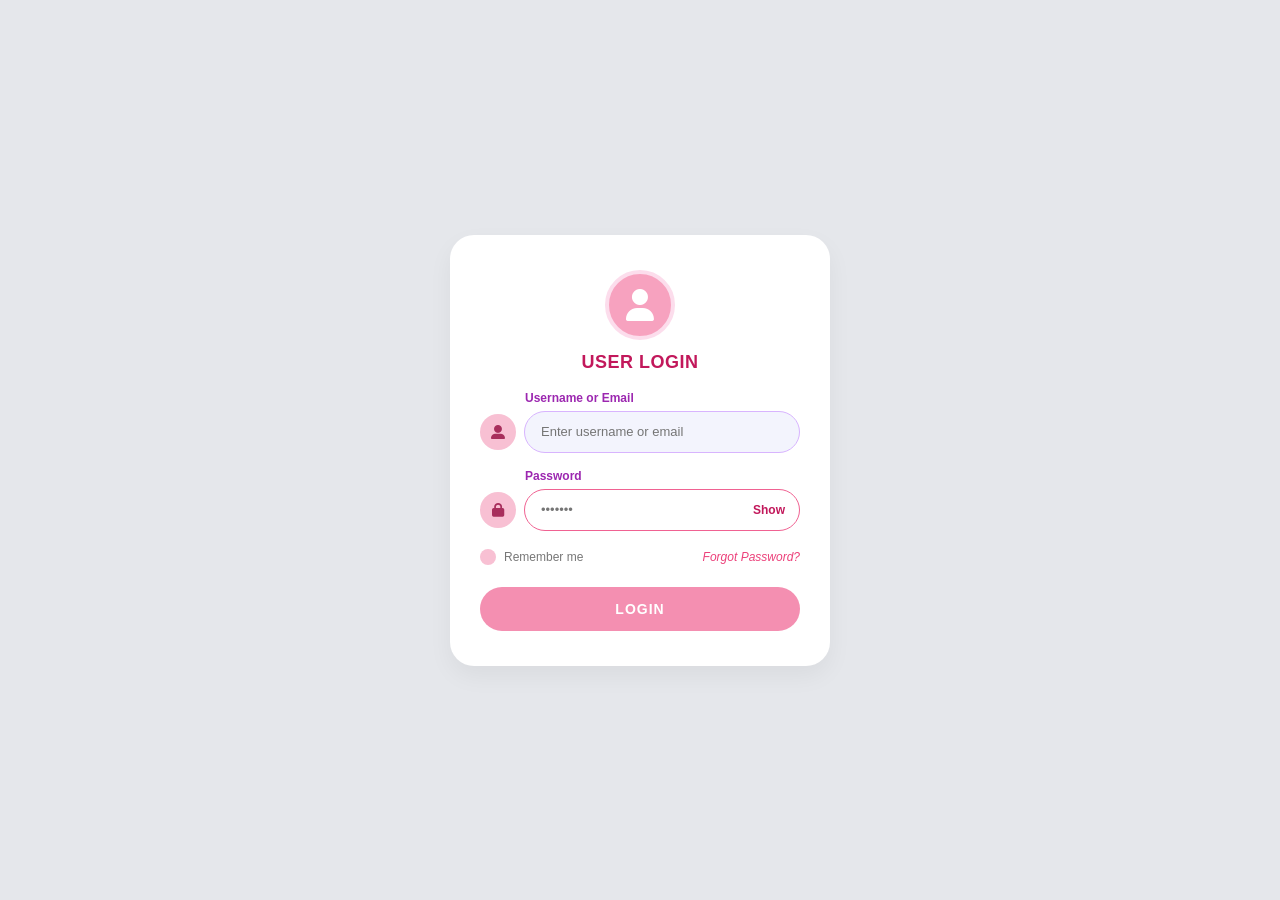
==== commit 7dfea4c3: "Updated website files" ====
--- a/side-menu.html
+++ b/side-menu.html
@@ -1,800 +1,786 @@
-<!DOCTYPE html>
-<html lang="en">
-<head>
-    <meta charset="UTF-8">
-    <meta name="viewport" content="width=device-width, initial-scale=1.0">
-    <title>Joy Glow's Cosmetics</title>
-    <link rel="preconnect" href="https://fonts.googleapis.com">
-    <link rel="preconnect" href="https://fonts.gstatic.com" crossorigin>
-    <link href="https://fonts.googleapis.com/css2?family=Playfair+Display:wght@600;700&family=Poppins:wght@400;500;600;700&display=swap" rel="stylesheet">
-    <link rel="stylesheet" href="https://cdnjs.cloudflare.com/ajax/libs/font-awesome/6.4.0/css/all.min.css">
-    <link rel="stylesheet" href="side-menu.css">
-</head>
-<body>
-
-    <!-- Sidebar Menu Navigation -->
-    <aside id="sidebar" class="sidebar">
-        <div class="sidebar-header">
-            <h2 class="brand-title">JOY GLOW'S<br>COSMETICS</h2>
-            <div class="brand-line"></div>
-        </div>
-
-        <nav class="menu-container">
-            <!-- Main Navigation Group -->
-            <div class="menu-group">
-                <span class="group-title">MAIN NAVIGATION</span>
-                <ul>
-                    <li>
-                        <a href="#" class="menu-item active" data-target="home" onclick="setActive(this, event)">
-                            <i class="fa-solid fa-house"></i>
-                            <span>Home</span>
-                        </a>
-                    </li>
-                    <li>
-                        <a href="#" class="menu-item" data-target="products" onclick="setActive(this, event)">
-                            <i class="fa-solid fa-box-open"></i>
-                            <span>Products</span>
-                        </a>
-                    </li>
-                    <li>
-                        <a href="#" class="menu-item" data-target="categories" onclick="setActive(this, event)">
-                            <i class="fa-solid fa-layer-group"></i>
-                            <span>Categories</span>
-                        </a>
-                    </li>
-                </ul>
-            </div>
-
-            <!-- Shopping Group -->
-            <div class="menu-group">
-                <span class="group-title">SHOPPING</span>
-                <ul>
-                    <li>
-                        <a href="#" class="menu-item" data-target="cart" onclick="setActive(this, event)">
-                            <i class="fa-solid fa-cart-shopping"></i>
-                            <span>Cart</span>
-                            <span id="cart-badge" class="badge">0</span>
-                        </a>
-                    </li>
-                    <li>
-                        <a href="#" class="menu-item" data-target="my-orders" onclick="setActive(this, event)">
-                            <i class="fa-solid fa-receipt"></i>
-                            <span>My Orders</span>
-                        </a>
-                    </li>
-                    <li>
-                        <a href="#" class="menu-item" data-target="wishlist" onclick="setActive(this, event)">
-                            <i class="fa-solid fa-heart"></i>
-                            <span>Wishlist</span>
-                        </a>
-                    </li>
-                </ul>
-            </div>
-
-            <!-- Account Group -->
-            <div class="menu-group">
-                <span class="group-title">ACCOUNT</span>
-                <ul>
-                    <li>
-                        <a href="#" class="menu-item" data-target="profile" onclick="setActive(this, event)">
-                            <i class="fa-solid fa-user"></i>
-                            <span>Profile</span>
-                        </a>
-                    </li>
-                    <li>
-                        <a href="#" class="menu-item" data-target="settings" onclick="setActive(this, event)">
-                            <i class="fa-solid fa-gear"></i>
-                            <span>Settings</span>
-                        </a>
-                    </li>
-                </ul>
-            </div>
-
-            <!-- System Group -->
-            <div class="menu-group">
-                <span class="group-title">SYSTEM</span>
-                <ul>
-                    <li>
-                        <a href="#" class="menu-item" data-target="logout" onclick="setActive(this, event)">
-                            <i class="fa-solid fa-right-from-bracket"></i>
-                            <span>Logout</span>
-                        </a>
-                    </li>
-                </ul>
-            </div>
-        </nav>
-    </aside>
-
-    <!-- Main Content Area -->
-    <main class="main-content">
-        <!-- Top Header Banner -->
-        <header class="top-header">
-            <button class="toggle-btn" onclick="toggleMenu()" aria-label="Toggle Side Menu">
-                <i class="fa-solid fa-bars"></i>
-            </button>
-            <div class="header-text">
-                <h1>Joy Glow's Cosmetics</h1>
-                <p>Welcome to Joy Glow's Cosmetics! Use the navigation bar to browse our latest products and offers</p>
-            </div>
-        </header>
-
-        <!-- Dynamic Content Sections -->
-        <div class="content-body">
-
-            <!-- 1. HOME SECTION -->
-            <section id="home" class="content-section active">
-                <div class="promo-banner">
-                    <h2>Glow Naturally Every Day</h2>
-                    <p>Discover lightweight cosmetics and skincare formulated specifically for tropical Philippine weather.</p>
-                </div>
-                <h3 class="sub-heading">Featured Highlights</h3>
-                <div class="card-grid">
-                    <div class="card">
-                        <i class="fa-solid fa-sparkles card-icon"></i>
-                        <h3>New Arrivals</h3>
-                        <p>Check out our non-sticky Lip Tints and Sunscreens starting at ₱199.00.</p>
-                    </div>
-                    <div class="card">
-                        <i class="fa-solid fa-percent card-icon"></i>
-                        <h3>Payday Sale</h3>
-                        <p>Enjoy up to 20% off on complete skincare sets and free nationwide shipping.</p>
-                    </div>
-                    <div class="card">
-                        <i class="fa-solid fa-crown card-icon"></i>
-                        <h3>Best Seller</h3>
-                        <p>Our Liquid Foundation (₱399.00) is back in stock.</p>
-                    </div>
-                </div>
-            </section>
-
-          <!-- 2. PRODUCTS SECTION -->
-<section id="products" class="content-section">
-    <h2 class="section-heading">Featured Products</h2>
-    <div class="product-grid">
-
-        <!-- Liquid Foundation -->
-        <div class="product-card">
-            <div class="image-wrapper">
-                <button class="wishlist-icon-btn" onclick="toggleWishlist(this)"><i class="fa-regular fa-heart"></i></button>
-                <img src="images/Foundation.jpg" alt="Liquid Foundation">
-            </div>
-            <div class="product-info">
-                <div class="product-header">
-                    <h3 class="product-title">Liquid Foundation</h3>
-                    <span class="product-price">₱199.00</span>
-                </div>
-                <p class="product-desc">Sweatproof oil-control coverage</p>
-                <div class="rating-row">
-                    <div class="stars"><i class="fa-solid fa-star"></i><i class="fa-solid fa-star"></i><i class="fa-solid fa-star"></i><i class="fa-solid fa-star"></i><i class="fa-solid fa-star"></i></div>
-                    <span class="reviews-count">(342)</span>
-                </div>
-                <button class="add-to-cart-btn" onclick="addToCart('Liquid Foundation', 199.00)">Add to Cart</button>
-            </div>
-        </div>
-
-        <!-- Concealer -->
-        <div class="product-card">
-            <div class="image-wrapper">
-                <button class="wishlist-icon-btn" onclick="toggleWishlist(this)"><i class="fa-regular fa-heart"></i></button>
-                <img src="images/Concealer.jpg" alt="Concealer">
-            </div>
-            <div class="product-info">
-                <div class="product-header">
-                    <h3 class="product-title">Concealer</h3>
-                    <span class="product-price">₱549.00</span>
-                </div>
-                <p class="product-desc">Skin-perfecting daily coverage</p>
-                <div class="rating-row">
-                    <div class="stars"><i class="fa-solid fa-star"></i><i class="fa-solid fa-star"></i><i class="fa-solid fa-star"></i><i class="fa-solid fa-star"></i><i class="fa-solid fa-star"></i></div>
-                    <span class="reviews-count">(512)</span>
-                </div>
-                <button class="add-to-cart-btn" onclick="addToCart('Concealer', 549.00)">Add to Cart</button>
-            </div>
-        </div>
-
-        <!-- Face Powder -->
-        <div class="product-card">
-            <div class="image-wrapper">
-                <button class="wishlist-icon-btn" onclick="toggleWishlist(this)"><i class="fa-regular fa-heart"></i></button>
-                <img src="images/Face Powder.jpg" alt="Face Powder">
-            </div>
-            <div class="product-info">
-                <div class="product-header">
-                    <h3 class="product-title">Face Powder</h3>
-                    <span class="product-price">₱199.00</span>
-                </div>
-                <p class="product-desc">Smooth oil-control setting powder</p>
-                <div class="rating-row">
-                    <div class="stars"><i class="fa-solid fa-star"></i><i class="fa-solid fa-star"></i><i class="fa-solid fa-star"></i><i class="fa-solid fa-star"></i><i class="fa-solid fa-star"></i></div>
-                    <span class="reviews-count">(310)</span>
-                </div>
-                <button class="add-to-cart-btn" onclick="addToCart('Face Powder', 199.00)">Add to Cart</button>
-            </div>
-        </div>
-
-        <!-- Blush -->
-        <div class="product-card">
-            <div class="image-wrapper">
-                <button class="wishlist-icon-btn" onclick="toggleWishlist(this)"><i class="fa-regular fa-heart"></i></button>
-                <img src="images/Blush.jpg" alt="Blush">
-            </div>
-            <div class="product-info">
-                <div class="product-header">
-                    <h3 class="product-title">Blush</h3>
-                    <span class="product-price">₱220.00</span>
-                </div>
-                <p class="product-desc">Natural flush cheek tint</p>
-                <div class="rating-row">
-                    <div class="stars"><i class="fa-solid fa-star"></i><i class="fa-solid fa-star"></i><i class="fa-solid fa-star"></i><i class="fa-solid fa-star"></i><i class="fa-solid fa-star"></i></div>
-                    <span class="reviews-count">(245)</span>
-                </div>
-                <button class="add-to-cart-btn" onclick="addToCart('Blush', 220.00)">Add to Cart</button>
-            </div>
-        </div>
-
-        <!-- Eyeliner -->
-        <div class="product-card">
-            <div class="image-wrapper">
-                <button class="wishlist-icon-btn" onclick="toggleWishlist(this)"><i class="fa-regular fa-heart"></i></button>
-                <img src="images/Eyeliner.jpg" alt="Eyeliner">
-            </div>
-            <div class="product-info">
-                <div class="product-header">
-                    <h3 class="product-title">Eyeliner</h3>
-                    <span class="product-price">₱180.00</span>
-                </div>
-                <p class="product-desc">Precision waterproof liquid eyeliner</p>
-                <div class="rating-row">
-                    <div class="stars"><i class="fa-solid fa-star"></i><i class="fa-solid fa-star"></i><i class="fa-solid fa-star"></i><i class="fa-solid fa-star"></i><i class="fa-solid fa-star"></i></div>
-                    <span class="reviews-count">(195)</span>
-                </div>
-                <button class="add-to-cart-btn" onclick="addToCart('Eyeliner', 180.00)">Add to Cart</button>
-            </div>
-        </div>
-
-        <!-- Mascara -->
-        <div class="product-card">
-            <div class="image-wrapper">
-                <button class="wishlist-icon-btn" onclick="toggleWishlist(this)"><i class="fa-regular fa-heart"></i></button>
-                <img src="images/Mascara.jpg" alt="Mascara">
-            </div>
-            <div class="product-info">
-                <div class="product-header">
-                    <h3 class="product-title">Mascara</h3>
-                    <span class="product-price">₱299.00</span>
-                </div>
-                <p class="product-desc">Volumizing and lengthening formula</p>
-                <div class="rating-row">
-                    <div class="stars"><i class="fa-solid fa-star"></i><i class="fa-solid fa-star"></i><i class="fa-solid fa-star"></i><i class="fa-solid fa-star"></i><i class="fa-solid fa-star"></i></div>
-                    <span class="reviews-count">(280)</span>
-                </div>
-                <button class="add-to-cart-btn" onclick="addToCart('Mascara', 299.00)">Add to Cart</button>
-            </div>
-        </div>
-
-        <!-- Eyeshadow -->
-        <div class="product-card">
-            <div class="image-wrapper">
-                <button class="wishlist-icon-btn" onclick="toggleWishlist(this)"><i class="fa-regular fa-heart"></i></button>
-                <img src="images/Eyeshadow.jpg" alt="Eyeshadow">
-            </div>
-            <div class="product-info">
-                <div class="product-header">
-                    <h3 class="product-title">Eyeshadow</h3>
-                    <span class="product-price">₱350.00</span>
-                </div>
-                <p class="product-desc">Highly pigmented shade palette</p>
-                <div class="rating-row">
-                    <div class="stars"><i class="fa-solid fa-star"></i><i class="fa-solid fa-star"></i><i class="fa-solid fa-star"></i><i class="fa-solid fa-star"></i><i class="fa-solid fa-star"></i></div>
-                    <span class="reviews-count">(412)</span>
-                </div>
-                <button class="add-to-cart-btn" onclick="addToCart('Eyeshadow', 350.00)">Add to Cart</button>
-            </div>
-        </div>
-
-        <!-- Lipstick -->
-        <div class="product-card">
-            <div class="image-wrapper">
-                <button class="wishlist-icon-btn" onclick="toggleWishlist(this)"><i class="fa-regular fa-heart"></i></button>
-                <img src="images/Lipstick.jpg" alt="Lipstick">
-            </div>
-            <div class="product-info">
-                <div class="product-header">
-                    <h3 class="product-title">Lipstick</h3>
-                    <span class="product-price">₱249.00</span>
-                </div>
-                <p class="product-desc">Rich color velvet finish lipstick</p>
-                <div class="rating-row">
-                    <div class="stars"><i class="fa-solid fa-star"></i><i class="fa-solid fa-star"></i><i class="fa-solid fa-star"></i><i class="fa-solid fa-star"></i><i class="fa-solid fa-star"></i></div>
-                    <span class="reviews-count">(380)</span>
-                </div>
-                <button class="add-to-cart-btn" onclick="addToCart('Lipstick', 249.00)">Add to Cart</button>
-            </div>
-        </div>
-
-        <!-- Lip Tint -->
-        <div class="product-card">
-            <div class="image-wrapper">
-                <button class="wishlist-icon-btn" onclick="toggleWishlist(this)"><i class="fa-regular fa-heart"></i></button>
-                <img src="images/Lip tint.jpg" alt="Lip Tint">
-            </div>
-            <div class="product-info">
-                <div class="product-header">
-                    <h3 class="product-title">Lip Tint</h3>
-                    <span class="product-price">₱199.00</span>
-                </div>
-                <p class="product-desc">Long-lasting hydrating lip stain</p>
-                <div class="rating-row">
-                    <div class="stars"><i class="fa-solid fa-star"></i><i class="fa-solid fa-star"></i><i class="fa-solid fa-star"></i><i class="fa-solid fa-star"></i><i class="fa-solid fa-star"></i></div>
-                    <span class="reviews-count">(512)</span>
-                </div>
-                <button class="add-to-cart-btn" onclick="addToCart('Lip Tint', 199.00)">Add to Cart</button>
-            </div>
-        </div>
-
-        <!-- Lip Gloss -->
-        <div class="product-card">
-            <div class="image-wrapper">
-                <button class="wishlist-icon-btn" onclick="toggleWishlist(this)"><i class="fa-regular fa-heart"></i></button>
-                <img src="images/Lip Gloss.jpg" alt="Lip Gloss">
-            </div>
-            <div class="product-info">
-                <div class="product-header">
-                    <h3 class="product-title">Lip Gloss</h3>
-                    <span class="product-price">₱179.00</span>
-                </div>
-                <p class="product-desc">High-shine non-sticky lip glow</p>
-                <div class="rating-row">
-                    <div class="stars"><i class="fa-solid fa-star"></i><i class="fa-solid fa-star"></i><i class="fa-solid fa-star"></i><i class="fa-solid fa-star"></i><i class="fa-solid fa-star"></i></div>
-                    <span class="reviews-count">(225)</span>
-                </div>
-                <button class="add-to-cart-btn" onclick="addToCart('Lip Gloss', 179.00)">Add to Cart</button>
-            </div>
-        </div>
-
-        <!-- Facial Cleanser -->
-        <div class="product-card">
-            <div class="image-wrapper">
-                <button class="wishlist-icon-btn" onclick="toggleWishlist(this)"><i class="fa-regular fa-heart"></i></button>
-                <img src="images/Cleanser.jpg" alt="Facial Cleanser">
-            </div>
-            <div class="product-info">
-                <div class="product-header">
-                    <h3 class="product-title">Facial Cleanser</h3>
-                    <span class="product-price">₱289.00</span>
-                </div>
-                <p class="product-desc">Gentle foaming face cleanser</p>
-                <div class="rating-row">
-                    <div class="stars"><i class="fa-solid fa-star"></i><i class="fa-solid fa-star"></i><i class="fa-solid fa-star"></i><i class="fa-solid fa-star"></i><i class="fa-solid fa-star"></i></div>
-                    <span class="reviews-count">(450)</span>
-                </div>
-                <button class="add-to-cart-btn" onclick="addToCart('Facial Cleanser', 289.00)">Add to Cart</button>
-            </div>
-        </div>
-
-        <!-- Brightening Sunscreen -->
-        <div class="product-card">
-            <div class="image-wrapper">
-                <button class="wishlist-icon-btn" onclick="toggleWishlist(this)"><i class="fa-regular fa-heart"></i></button>
-                <img src="images/Brightening Sunscreen.jpg" alt="Brightening Sunscreen">
-            </div>
-            <div class="product-info">
-                <div class="product-header">
-                    <h3 class="product-title">Brightening Sunscreen</h3>
-                    <span class="product-price">₱349.00</span>
-                </div>
-                <p class="product-desc">SPF 50+ PA++++ UV protection</p>
-                <div class="rating-row">
-                    <div class="stars"><i class="fa-solid fa-star"></i><i class="fa-solid fa-star"></i><i class="fa-solid fa-star"></i><i class="fa-solid fa-star"></i><i class="fa-solid fa-star"></i></div>
-                    <span class="reviews-count">(210)</span>
-                </div>
-                <button class="add-to-cart-btn" onclick="addToCart('Brightening Sunscreen', 349.00)">Add to Cart</button>
-            </div>
-        </div>
-
-        <!-- Tone Up Sunscreen -->
-        <div class="product-card">
-            <div class="image-wrapper">
-                <button class="wishlist-icon-btn" onclick="toggleWishlist(this)"><i class="fa-regular fa-heart"></i></button>
-                <img src="images/Tone up.jpg" alt="Tone Up Sunscreen">
-            </div>
-            <div class="product-info">
-                <div class="product-header">
-                    <h3 class="product-title">Tone Up Sunscreen</h3>
-                    <span class="product-price">₱349.00</span>
-                </div>
-                <p class="product-desc">SPF 50+ PA++++ glow formula</p>
-                <div class="rating-row">
-                    <div class="stars"><i class="fa-solid fa-star"></i><i class="fa-solid fa-star"></i><i class="fa-solid fa-star"></i><i class="fa-solid fa-star"></i><i class="fa-solid fa-star"></i></div>
-                    <span class="reviews-count">(185)</span>
-                </div>
-                <button class="add-to-cart-btn" onclick="addToCart('Tone Up Sunscreen', 349.00)">Add to Cart</button>
-            </div>
-        </div>
-
-        <!-- Shower Gel -->
-        <div class="product-card">
-            <div class="image-wrapper">
-                <button class="wishlist-icon-btn" onclick="toggleWishlist(this)"><i class="fa-regular fa-heart"></i></button>
-                <img src="images/Shower gel.jpg" alt="Bamboo & Green Tea Shower Gel">
-            </div>
-            <div class="product-info">
-                <div class="product-header">
-                    <h3 class="product-title">Shower Gel</h3>
-                    <span class="product-price">₱210.00</span>
-                </div>
-                <p class="product-desc">Bamboo & Green Tea refreshing wash</p>
-                <div class="rating-row">
-                    <div class="stars"><i class="fa-solid fa-star"></i><i class="fa-solid fa-star"></i><i class="fa-solid fa-star"></i><i class="fa-solid fa-star"></i><i class="fa-solid fa-star"></i></div>
-                    <span class="reviews-count">(142)</span>
-                </div>
-                <button class="add-to-cart-btn" onclick="addToCart('Shower Gel', 210.00)">Add to Cart</button>
-            </div>
-        </div>
-
-        <!-- Body Lotion -->
-        <div class="product-card">
-            <div class="image-wrapper">
-                <button class="wishlist-icon-btn" onclick="toggleWishlist(this)"><i class="fa-regular fa-heart"></i></button>
-                <img src="images/Body Lotion.jpg" alt="Sweet Pea Body Lotion">
-            </div>
-            <div class="product-info">
-                <div class="product-header">
-                    <h3 class="product-title">Body Lotion</h3>
-                    <span class="product-price">₱260.00</span>
-                </div>
-                <p class="product-desc">Sweet Pea moisturizing lotion</p>
-                <div class="rating-row">
-                    <div class="stars"><i class="fa-solid fa-star"></i><i class="fa-solid fa-star"></i><i class="fa-solid fa-star"></i><i class="fa-solid fa-star"></i><i class="fa-solid fa-star"></i></div>
-                    <span class="reviews-count">(320)</span>
-                </div>
-                <button class="add-to-cart-btn" onclick="addToCart('Body Lotion', 260.00)">Add to Cart</button>
-            </div>
-        </div>
-
-        <!-- Soothing Gel -->
-        <div class="product-card">
-            <div class="image-wrapper">
-                <button class="wishlist-icon-btn" onclick="toggleWishlist(this)"><i class="fa-regular fa-heart"></i></button>
-                <img src="images/Sooting gel.jpg" alt="Aloe Soothing Gel">
-            </div>
-            <div class="product-info">
-                <div class="product-header">
-                    <h3 class="product-title">Soothing Gel</h3>
-                    <span class="product-price">₱249.00</span>
-                </div>
-                <p class="product-desc">99% Aloe Vera hydrating extract</p>
-                <div class="rating-row">
-                    <div class="stars"><i class="fa-solid fa-star"></i><i class="fa-solid fa-star"></i><i class="fa-solid fa-star"></i><i class="fa-solid fa-star"></i><i class="fa-solid fa-star"></i></div>
-                    <span class="reviews-count">(410)</span>
-                </div>
-                <button class="add-to-cart-btn" onclick="addToCart('Soothing Gel', 249.00)">Add to Cart</button>
-            </div>
-        </div>
-
-        <!-- Hair Serum -->
-        <div class="product-card">
-            <div class="image-wrapper">
-                <button class="wishlist-icon-btn" onclick="toggleWishlist(this)"><i class="fa-regular fa-heart"></i></button>
-                <img src="images/Hair serum.jpg" alt="Anti-Frizz Hair Serum">
-            </div>
-            <div class="product-info">
-                <div class="product-header">
-                    <h3 class="product-title">Hair Serum</h3>
-                    <span class="product-price">₱299.00</span>
-                </div>
-                <p class="product-desc">Smoothens frizz with Argan Oil</p>
-                <div class="rating-row">
-                    <div class="stars"><i class="fa-solid fa-star"></i><i class="fa-solid fa-star"></i><i class="fa-solid fa-star"></i><i class="fa-solid fa-star"></i><i class="fa-solid fa-star"></i></div>
-                    <span class="reviews-count">(275)</span>
-                </div>
-                <button class="add-to-cart-btn" onclick="addToCart('Hair Serum', 299.00)">Add to Cart</button>
-            </div>
-        </div>
-
-        <!-- Dry Shampoo -->
-        <div class="product-card">
-            <div class="image-wrapper">
-                <button class="wishlist-icon-btn" onclick="toggleWishlist(this)"><i class="fa-regular fa-heart"></i></button>
-                <img src="images/Shampoo.jpg" alt="Dry Shampoo">
-            </div>
-            <div class="product-info">
-                <div class="product-header">
-                    <h3 class="product-title">Dry Shampoo</h3>
-                    <span class="product-price">₱189.00</span>
-                </div>
-                <p class="product-desc">Refreshes hair without residue</p>
-                <div class="rating-row">
-                    <div class="stars"><i class="fa-solid fa-star"></i><i class="fa-solid fa-star"></i><i class="fa-solid fa-star"></i><i class="fa-solid fa-star"></i><i class="fa-solid fa-star"></i></div>
-                    <span class="reviews-count">(160)</span>
-                </div>
-                <button class="add-to-cart-btn" onclick="addToCart('Dry Shampoo', 189.00)">Add to Cart</button>
-            </div>
-        </div>
-
-        <!-- Hair Treatment -->
-        <div class="product-card">
-            <div class="image-wrapper">
-                <button class="wishlist-icon-btn" onclick="toggleWishlist(this)"><i class="fa-regular fa-heart"></i></button>
-                <img src="images/Hair treatment.jpg" alt="Argan Oil Hair Treatment">
-            </div>
-            <div class="product-info">
-                <div class="product-header">
-                    <h3 class="product-title">Hair Treatment</h3>
-                    <span class="product-price">₱299.00</span>
-                </div>
-                <p class="product-desc">Nourishes and adds shine</p>
-                <div class="rating-row">
-                    <div class="stars"><i class="fa-solid fa-star"></i><i class="fa-solid fa-star"></i><i class="fa-solid fa-star"></i><i class="fa-solid fa-star"></i><i class="fa-solid fa-star"></i></div>
-                    <span class="reviews-count">(230)</span>
-                </div>
-                <button class="add-to-cart-btn" onclick="addToCart('Hair Treatment', 299.00)">Add to Cart</button>
-            </div>
-        </div>
-
-        <!-- Daily Cologne -->
-        <div class="product-card">
-            <div class="image-wrapper">
-                <button class="wishlist-icon-btn" onclick="toggleWishlist(this)"><i class="fa-regular fa-heart"></i></button>
-                <img src="images/Daily Scent.jpg" alt="Daily Scent Cologne">
-            </div>
-            <div class="product-info">
-                <div class="product-header">
-                    <h3 class="product-title">Daily Cologne</h3>
-                    <span class="product-price">₱300.00</span>
-                </div>
-                <p class="product-desc">Refreshing Happy Hour fragrance</p>
-                <div class="rating-row">
-                    <div class="stars"><i class="fa-solid fa-star"></i><i class="fa-solid fa-star"></i><i class="fa-solid fa-star"></i><i class="fa-solid fa-star"></i><i class="fa-solid fa-star"></i></div>
-                    <span class="reviews-count">(305)</span>
-                </div>
-                <button class="add-to-cart-btn" onclick="addToCart('Daily Cologne', 300.00)">Add to Cart</button>
-            </div>
-        </div>
-
-        <!-- Body Mist -->
-        <div class="product-card">
-            <div class="image-wrapper">
-                <button class="wishlist-icon-btn" onclick="toggleWishlist(this)"><i class="fa-regular fa-heart"></i></button>
-                <img src="images/Body Mist.jpg" alt="Daily Spell Body Mist">
-            </div>
-            <div class="product-info">
-                <div class="product-header">
-                    <h3 class="product-title">Body Mist</h3>
-                    <span class="product-price">₱225.00</span>
-                </div>
-                <p class="product-desc">Light floral daily body spray</p>
-                <div class="rating-row">
-                    <div class="stars"><i class="fa-solid fa-star"></i><i class="fa-solid fa-star"></i><i class="fa-solid fa-star"></i><i class="fa-solid fa-star"></i><i class="fa-solid fa-star"></i></div>
-                    <span class="reviews-count">(290)</span>
-                </div>
-                <button class="add-to-cart-btn" onclick="addToCart('Body Mist', 225.00)">Add to Cart</button>
-            </div>
-        </div>
-
-    </div>
-</section>
-
-           <!-- 3. CATEGORIES SECTION -->
-<section id="categories" class="content-section">
-    <h2 class="section-heading">Product Categories</h2>
-    <div class="category-grid">
-        
-        <!-- Face Makeup -->
-        <div class="category-card">
-            <div class="category-header">
-                <i class="fa-solid fa-wand-magic-sparkles category-icon"></i>
-                <h3>Face Makeup</h3>
-            </div>
-            <p class="category-desc">Foundations, concealers, setting powders, and blushes.</p>
-            <div class="divider"></div>
-            <ul class="sub-item-list">
-                <li><span class="item-name">Liquid Foundation</span> <span class="item-price">₱199–₱999</span></li>
-                <li><span class="item-name">Concealer</span> <span class="item-price">₱549.00</span></li>
-                <li><span class="item-name">Face Powder</span> <span class="item-price">₱199.00</span></li>
-                <li><span class="item-name">Blush</span> <span class="item-price">₱220.00</span></li>
-            </ul>
-        </div>
-
-        <!-- Eye Makeup -->
-        <div class="category-card">
-            <div class="category-header">
-                <i class="fa-solid fa-eye category-icon"></i>
-                <h3>Eye Makeup</h3>
-            </div>
-            <p class="category-desc">Precision eyeliners, mascaras, and shade palettes.</p>
-            <div class="divider"></div>
-            <ul class="sub-item-list">
-                <li><span class="item-name">Eyeliner</span> <span class="item-price">₱300.00</span></li>
-                <li><span class="item-name">Mascara</span> <span class="item-price">₱299.00</span></li>
-                <li><span class="item-name">Eyeshadow</span> <span class="item-price">₱350.00</span></li>
-            </ul>
-        </div>
-
-        <!-- Lip Products -->
-        <div class="category-card">
-            <div class="category-header">
-                <i class="fa-solid fa-lips category-icon"></i>
-                <h3>Lip Products</h3>
-            </div>
-            <p class="category-desc">Velvet lipsticks, hydrating stains, and high-shine glosses.</p>
-            <div class="divider"></div>
-            <ul class="sub-item-list">
-                <li><span class="item-name">Lipstick</span> <span class="item-price">₱249.00</span></li>
-                <li><span class="item-name">Lip Tint</span> <span class="item-price">₱199.00</span></li>
-                <li><span class="item-name">Lip Gloss</span> <span class="item-price">₱179.00</span></li>
-            </ul>
-        </div>
-
-        <!-- Skincare -->
-        <div class="category-card">
-            <div class="category-header">
-                <i class="fa-solid fa-pump-soap category-icon"></i>
-                <h3>Skincare</h3>
-            </div>
-            <p class="category-desc">Cleansers, sunscreens, and soothing aloe gels.</p>
-            <div class="divider"></div>
-            <ul class="sub-item-list">
-                <li><span class="item-name">Facial Cleanser</span> <span class="item-price">₱289.00</span></li>
-                <li><span class="item-name">Brightening Sunscreen</span> <span class="item-price">₱349.00</span></li>
-                <li><span class="item-name">Tone Up Sunscreen</span> <span class="item-price">₱349.00</span></li>
-            </ul>
-        </div>
-
-        <!-- Body Care -->
-        <div class="category-card">
-            <div class="category-header">
-                <i class="fa-solid fa-spa category-icon"></i>
-                <h3>Body Care</h3>
-            </div>
-            <p class="category-desc">Nourishing body lotions and refreshing shower gels.</p>
-            <div class="divider"></div>
-            <ul class="sub-item-list">
-                <li><span class="item-name">Soothing Gel</span> <span class="item-price">₱249.00</span></li>
-                <li><span class="item-name">Shower Gel</span> <span class="item-price">₱210.00</span></li>
-                <li><span class="item-name">Body Lotion</span> <span class="item-price">₱260.00</span></li>
-            </ul>
-        </div>
-
-        <!-- Hair Care -->
-        <div class="category-card">
-            <div class="category-header">
-                <i class="fa-solid fa-scissors category-icon"></i>
-                <h3>Hair Care</h3>
-            </div>
-            <p class="category-desc">Dry shampoos, nourishing serums, and hair treatments.</p>
-            <div class="divider"></div>
-            <ul class="sub-item-list">
-                <li><span class="item-name">Dry Shampoo</span> <span class="item-price">₱189.00</span></li>
-                <li><span class="item-name">Hair Serum</span> <span class="item-price">₱299.00</span></li>
-                <li><span class="item-name">Hair Treatment</span> <span class="item-price">₱299.00</span></li>
-            </ul>
-        </div>
-
-        <!-- Fragrance -->
-        <div class="category-card">
-            <div class="category-header">
-                <i class="fa-solid fa-spray-can category-icon"></i>
-                <h3>Fragrance</h3>
-            </div>
-            <p class="category-desc">Daily colognes, body mists, and long-lasting sprays.</p>
-            <div class="divider"></div>
-            <ul class="sub-item-list">
-                <li><span class="item-name">Daily Cologne</span> <span class="item-price">₱180.00</span></li>
-                <li><span class="item-name">Body Mist</span> <span class="item-price">₱225.00</span></li>
-            </ul>
-        </div>
-
-    </div>
-</section>
-
-       <!-- 4. CART SECTION -->
-<section id="cart" class="content-section">
-    <h2 class="section-heading">Your Shopping Cart</h2>
-    <div class="card">
-        <!-- Container where JavaScript dynamically injects added items -->
-        <div id="cart-items">
-            <p>Your cart is currently empty.</p>
-        </div>
-        <hr style="margin: 20px 0; border: none; border-top: 1px solid #eee;">
-        <div class="cart-summary" style="display: flex; justify-content: space-between; align-items: center;">
-            <p style="margin: 0; font-size: 1.1rem;">
-                <strong>Total Amount:</strong> <span id="cart-total">₱0.00</span>
-            </p>
-            <!-- HERE IS THE CHECKOUT BUTTON -->
-            <button class="btn-action" onclick="checkout()">Checkout</button>
-        </div>
-    </div>
-</section>
-
-<!-- 5. MY ORDERS SECTION -->
-<section id="my-orders" class="content-section">
-    <h2 class="section-heading">My Orders</h2>
-    <div class="card">
-        <table class="orders-table">
-            <thead>
-                <tr>
-                    <th>Order Name</th>
-                    <th>Payment Mode</th>
-                    <th>Status</th>
-                    <th>Total</th>
-                </tr>
-            </thead>
-            <tbody>
-                <!-- Empty table body for real checkout items -->
-            </tbody>
-        </table>
-    </div>
-</section>
-
-<!-- 6. WISHLIST SECTION -->
-<section id="wishlist" class="content-section">
-    <h2 class="section-heading">Saved Wishlist Items</h2>
-    <div class="card-grid">
-        <div class="card">
-            <h3>Lip Tint</h3>
-            <p>Hydrating lip stain (₱199.00)</p>
-            <button class="btn-action" onclick="addToCart('Lip Tint', 199.00)">Move to Cart</button>
-        </div>
-        <div class="card">
-            <h3>Brightening Sunscreen</h3>
-            <p>Broad spectrum protection (₱349.00)</p>
-            <button class="btn-action" onclick="addToCart('Brightening Sunscreen', 349.00)">Move to Cart</button>
-        </div>
-        <div class="card">
-            <h3>Eyeshadow</h3>
-            <p>Shade palette (₱350.00)</p>
-            <button class="btn-action" onclick="addToCart('Eyeshadow', 350.00)">Move to Cart</button>
-        </div>
-    </div>
-</section>
-
-            <!-- 7. PROFILE SECTION -->
-            <section id="profile" class="content-section">
-                <h2 class="section-heading">Account Profile</h2>
-                <div class="card profile-info">
-                    <p><strong>Name:</strong> Mary Joy</p>
-                    <p><strong>Email:</strong> mateomaryjoy@117</p>
-                    <p><strong>Course:</strong> BS Information Technology</p> <!-- Added explicit Course field -->
-                    <p><strong>Year:</strong> 2nd Year</p>
-                     <p><strong>Birthday:</strong> September 17 2007</p>
-                </div>
-            </section>
-
-            <!-- 8. SETTINGS SECTION -->
-            <section id="settings" class="content-section">
-                <h2 class="section-heading">Settings</h2>
-                <div class="card-grid">
-                    <!-- Adjusted cards to explicitly cover required setting types -->
-                    <div class="card">
-                        <h3>Account Settings</h3>
-                        <p>Manage basic personal profile details, change email, and security updates.</p>
-                    </div>
-                    <div class="card">
-                        <h3>Privacy Settings</h3>
-                        <p>Manage visibility settings, active data sharing, and security preferences.</p>
-                    </div>
-                    <div class="card">
-                        <h3>Notification Settings</h3>
-                        <p>Choose order updates, promotional alerts, and email notifications.</p>
-                    </div>
-                </div>
-            </section>
-
-            <!-- 9. LOGOUT SECTION -->
-            <section id="logout" class="content-section">
-                <h2 class="section-heading">Logout</h2>
-                <div class="card">
-                    <h3>Logout Session</h3>
-                    <!-- Added explicit explanation text to strictly fulfill assignment requirements -->
-                    <p>This section allows you to safely end your current session and securely log out of your e-commerce account.</p>
-                    <button class="btn-danger" onclick="confirmLogout()">Logout</button>
-                </div>
-            </section>
-
-        </div>
-    </main>
-
-    <script src="side-menu.js"></script>
-</body>
+<!DOCTYPE html>
+<html lang="en">
+<head>
+    <meta charset="UTF-8">
+    <meta name="viewport" content="width=device-width, initial-scale=1.0">
+    <title>Joy Glow's Cosmetics</title>
+    <link rel="preconnect" href="https://fonts.googleapis.com">
+    <link rel="preconnect" href="https://fonts.gstatic.com" crossorigin>
+    <link href="https://fonts.googleapis.com/css2?family=Playfair+Display:wght@600;700&family=Poppins:wght@400;500;600;700&display=swap" rel="stylesheet">
+    <link rel="stylesheet" href="https://cdnjs.cloudflare.com/ajax/libs/font-awesome/6.4.0/css/all.min.css">
+    <link rel="stylesheet" href="side-menu.css">
+</head>
+<body>
+
+    <!-- Sidebar Menu Navigation -->
+    <aside id="sidebar" class="sidebar">
+        <div class="sidebar-header">
+            <h2 class="brand-title">JOY GLOW'S<br>COSMETICS</h2>
+            <div class="brand-line"></div>
+        </div>
+
+        <nav class="menu-container">
+            <!-- Main Navigation Group -->
+            <div class="menu-group">
+                <span class="group-title">MAIN NAVIGATION</span>
+                <ul>
+                    <li>
+                        <a href="#" class="menu-item active" data-target="home" onclick="setActive(this, event)">
+                            <i class="fa-solid fa-house"></i>
+                            <span>Home</span>
+                        </a>
+                    </li>
+                    <li>
+                        <a href="#" class="menu-item" data-target="products" onclick="setActive(this, event)">
+                            <i class="fa-solid fa-box-open"></i>
+                            <span>Products</span>
+                        </a>
+                    </li>
+                    <li>
+                        <a href="#" class="menu-item" data-target="categories" onclick="setActive(this, event)">
+                            <i class="fa-solid fa-layer-group"></i>
+                            <span>Categories</span>
+                        </a>
+                    </li>
+                </ul>
+            </div>
+
+            <!-- Shopping Group -->
+            <div class="menu-group">
+                <span class="group-title">SHOPPING</span>
+                <ul>
+                    <li>
+                        <a href="#" class="menu-item" data-target="cart" onclick="setActive(this, event)">
+                            <i class="fa-solid fa-cart-shopping"></i>
+                            <span>Cart</span>
+                            <span id="cart-badge" class="badge">0</span>
+                        </a>
+                    </li>
+                    <li>
+                        <a href="#" class="menu-item" data-target="my-orders" onclick="setActive(this, event)">
+                            <i class="fa-solid fa-receipt"></i>
+                            <span>My Orders</span>
+                        </a>
+                    </li>
+                    <li>
+                        <a href="#" class="menu-item" data-target="wishlist" onclick="setActive(this, event)">
+                            <i class="fa-solid fa-heart"></i>
+                            <span>Wishlist</span>
+                        </a>
+                    </li>
+                </ul>
+            </div>
+
+            <!-- Account Group -->
+            <div class="menu-group">
+                <span class="group-title">ACCOUNT</span>
+                <ul>
+                    <li>
+                        <a href="#" class="menu-item" data-target="profile" onclick="setActive(this, event)">
+                            <i class="fa-solid fa-user"></i>
+                            <span>Profile</span>
+                        </a>
+                    </li>
+                    <li>
+                        <a href="#" class="menu-item" data-target="settings" onclick="setActive(this, event)">
+                            <i class="fa-solid fa-gear"></i>
+                            <span>Settings</span>
+                        </a>
+                    </li>
+                </ul>
+            </div>
+
+            <!-- System Group -->
+            <div class="menu-group">
+                <span class="group-title">SYSTEM</span>
+                <ul>
+                    <li>
+                        <a href="#" class="menu-item" data-target="logout" onclick="setActive(this, event)">
+                            <i class="fa-solid fa-right-from-bracket"></i>
+                            <span>Logout</span>
+                        </a>
+                    </li>
+                </ul>
+            </div>
+        </nav>
+    </aside>
+
+    <!-- Main Content Area -->
+    <main class="main-content">
+        <!-- Top Header Banner -->
+        <header class="top-header">
+            <button class="toggle-btn" onclick="toggleMenu()" aria-label="Toggle Side Menu">
+                <i class="fa-solid fa-bars"></i>
+            </button>
+            <div class="header-text">
+                <h1>Joy Glow's Cosmetics</h1>
+                <p>Welcome to Joy Glow's Cosmetics! Use the navigation bar to browse our latest products and offers</p>
+            </div>
+        </header>
+
+        <!-- Dynamic Content Sections -->
+        <div class="content-body">
+
+            <!-- 1. HOME SECTION -->
+            <section id="home" class="content-section active">
+                <div class="promo-banner">
+                    <h2>Glow Naturally Every Day</h2>
+                    <p>Discover lightweight cosmetics and skincare formulated specifically for tropical Philippine weather.</p>
+                </div>
+                <h3 class="sub-heading">Featured Highlights</h3>
+                <div class="card-grid">
+                    <div class="card">
+                        <i class="fa-solid fa-sparkles card-icon"></i>
+                        <h3>New Arrivals</h3>
+                        <p>Check out our non-sticky Lip Tints and Sunscreens starting at ₱199.00.</p>
+                    </div>
+                    <div class="card">
+                        <i class="fa-solid fa-percent card-icon"></i>
+                        <h3>Payday Sale</h3>
+                        <p>Enjoy up to 20% off on complete skincare sets and free nationwide shipping.</p>
+                    </div>
+                    <div class="card">
+                        <i class="fa-solid fa-crown card-icon"></i>
+                        <h3>Best Seller</h3>
+                        <p>Our Liquid Foundation (₱399.00) is back in stock.</p>
+                    </div>
+                </div>
+            </section>
+
+        <!-- 2. PRODUCTS SECTION -->
+<section id="products" class="content-section">
+    <h2 class="section-heading">Featured Products</h2>
+    <div class="product-grid">
+
+        <!-- Liquid Foundation -->
+        <div class="product-card">
+            <div class="image-wrapper">
+                <button class="wishlist-icon-btn" onclick="toggleWishlist(this)"><i class="fa-regular fa-heart"></i></button>
+                <img src="images/foundation.jpg" alt="Liquid Foundation">
+            </div>
+            <div class="product-info">
+                <div class="product-header">
+                    <h3 class="product-title">Liquid Foundation</h3>
+                    <span class="product-price">₱199.00</span>
+                </div>
+                <p class="product-desc">Sweatproof oil-control coverage</p>
+                <div class="rating-row">
+                    <div class="stars"><i class="fa-solid fa-star"></i><i class="fa-solid fa-star"></i><i class="fa-solid fa-star"></i><i class="fa-solid fa-star"></i><i class="fa-solid fa-star"></i></div>
+                    <span class="reviews-count">(342)</span>
+                </div>
+                <button class="add-to-cart-btn" onclick="addToCart('Liquid Foundation', 199.00)">Add to Cart</button>
+            </div>
+        </div>
+
+        <!-- Concealer -->
+        <div class="product-card">
+            <div class="image-wrapper">
+                <button class="wishlist-icon-btn" onclick="toggleWishlist(this)"><i class="fa-regular fa-heart"></i></button>
+                <img src="images/concealer.jpg" alt="Concealer">
+            </div>
+            <div class="product-info">
+                <div class="product-header">
+                    <h3 class="product-title">Concealer</h3>
+                    <span class="product-price">₱549.00</span>
+                </div>
+                <p class="product-desc">Skin-perfecting daily coverage</p>
+                <div class="rating-row">
+                    <div class="stars"><i class="fa-solid fa-star"></i><i class="fa-solid fa-star"></i><i class="fa-solid fa-star"></i><i class="fa-solid fa-star"></i><i class="fa-solid fa-star"></i></div>
+                    <span class="reviews-count">(512)</span>
+                </div>
+                <button class="add-to-cart-btn" onclick="addToCart('Concealer', 549.00)">Add to Cart</button>
+            </div>
+        </div>
+
+        <!-- Face Powder -->
+        <div class="product-card">
+            <div class="image-wrapper">
+                <button class="wishlist-icon-btn" onclick="toggleWishlist(this)"><i class="fa-regular fa-heart"></i></button>
+                <img src="images/face-powder.jpg" alt="Face Powder">
+            </div>
+            <div class="product-info">
+                <div class="product-header">
+                    <h3 class="product-title">Face Powder</h3>
+                    <span class="product-price">₱199.00</span>
+                </div>
+                <p class="product-desc">Smooth oil-control setting powder</p>
+                <div class="rating-row">
+                    <div class="stars"><i class="fa-solid fa-star"></i><i class="fa-solid fa-star"></i><i class="fa-solid fa-star"></i><i class="fa-solid fa-star"></i><i class="fa-solid fa-star"></i></div>
+                    <span class="reviews-count">(310)</span>
+                </div>
+                <button class="add-to-cart-btn" onclick="addToCart('Face Powder', 199.00)">Add to Cart</button>
+            </div>
+        </div>
+
+        <!-- Blush -->
+        <div class="product-card">
+            <div class="image-wrapper">
+                <button class="wishlist-icon-btn" onclick="toggleWishlist(this)"><i class="fa-regular fa-heart"></i></button>
+                <img src="images/blush.jpg" alt="Blush">
+            </div>
+            <div class="product-info">
+                <div class="product-header">
+                    <h3 class="product-title">Blush</h3>
+                    <span class="product-price">₱220.00</span>
+                </div>
+                <p class="product-desc">Natural flush cheek tint</p>
+                <div class="rating-row">
+                    <div class="stars"><i class="fa-solid fa-star"></i><i class="fa-solid fa-star"></i><i class="fa-solid fa-star"></i><i class="fa-solid fa-star"></i><i class="fa-solid fa-star"></i></div>
+                    <span class="reviews-count">(245)</span>
+                </div>
+                <button class="add-to-cart-btn" onclick="addToCart('Blush', 220.00)">Add to Cart</button>
+            </div>
+        </div>
+
+        <!-- Eyeliner -->
+        <div class="product-card">
+            <div class="image-wrapper">
+                <button class="wishlist-icon-btn" onclick="toggleWishlist(this)"><i class="fa-regular fa-heart"></i></button>
+                <img src="images/eyeliner.jpg" alt="Eyeliner">
+            </div>
+            <div class="product-info">
+                <div class="product-header">
+                    <h3 class="product-title">Eyeliner</h3>
+                    <span class="product-price">₱180.00</span>
+                </div>
+                <p class="product-desc">Precision waterproof liquid eyeliner</p>
+                <div class="rating-row">
+                    <div class="stars"><i class="fa-solid fa-star"></i><i class="fa-solid fa-star"></i><i class="fa-solid fa-star"></i><i class="fa-solid fa-star"></i><i class="fa-solid fa-star"></i></div>
+                    <span class="reviews-count">(195)</span>
+                </div>
+                <button class="add-to-cart-btn" onclick="addToCart('Eyeliner', 180.00)">Add to Cart</button>
+            </div>
+        </div>
+
+        <!-- Mascara -->
+        <div class="product-card">
+            <div class="image-wrapper">
+                <button class="wishlist-icon-btn" onclick="toggleWishlist(this)"><i class="fa-regular fa-heart"></i></button>
+                <img src="images/mascara.jpg" alt="Mascara">
+            </div>
+            <div class="product-info">
+                <div class="product-header">
+                    <h3 class="product-title">Mascara</h3>
+                    <span class="product-price">₱299.00</span>
+                </div>
+                <p class="product-desc">Volumizing and lengthening formula</p>
+                <div class="rating-row">
+                    <div class="stars"><i class="fa-solid fa-star"></i><i class="fa-solid fa-star"></i><i class="fa-solid fa-star"></i><i class="fa-solid fa-star"></i><i class="fa-solid fa-star"></i></div>
+                    <span class="reviews-count">(280)</span>
+                </div>
+                <button class="add-to-cart-btn" onclick="addToCart('Mascara', 299.00)">Add to Cart</button>
+            </div>
+        </div>
+
+        <!-- Eyeshadow -->
+        <div class="product-card">
+            <div class="image-wrapper">
+                <button class="wishlist-icon-btn" onclick="toggleWishlist(this)"><i class="fa-regular fa-heart"></i></button>
+                <img src="images/eyeshadow.jpg" alt="Eyeshadow">
+            </div>
+            <div class="product-info">
+                <div class="product-header">
+                    <h3 class="product-title">Eyeshadow</h3>
+                    <span class="product-price">₱350.00</span>
+                </div>
+                <p class="product-desc">Highly pigmented shade palette</p>
+                <div class="rating-row">
+                    <div class="stars"><i class="fa-solid fa-star"></i><i class="fa-solid fa-star"></i><i class="fa-solid fa-star"></i><i class="fa-solid fa-star"></i><i class="fa-solid fa-star"></i></div>
+                    <span class="reviews-count">(412)</span>
+                </div>
+                <button class="add-to-cart-btn" onclick="addToCart('Eyeshadow', 350.00)">Add to Cart</button>
+            </div>
+        </div>
+
+        <!-- Lipstick -->
+        <div class="product-card">
+            <div class="image-wrapper">
+                <button class="wishlist-icon-btn" onclick="toggleWishlist(this)"><i class="fa-regular fa-heart"></i></button>
+                <img src="images/lipstick.jpg" alt="Lipstick">
+            </div>
+            <div class="product-info">
+                <div class="product-header">
+                    <h3 class="product-title">Lipstick</h3>
+                    <span class="product-price">₱249.00</span>
+                </div>
+                <p class="product-desc">Rich color velvet finish lipstick</p>
+                <div class="rating-row">
+                    <div class="stars"><i class="fa-solid fa-star"></i><i class="fa-solid fa-star"></i><i class="fa-solid fa-star"></i><i class="fa-solid fa-star"></i><i class="fa-solid fa-star"></i></div>
+                    <span class="reviews-count">(380)</span>
+                </div>
+                <button class="add-to-cart-btn" onclick="addToCart('Lipstick', 249.00)">Add to Cart</button>
+            </div>
+        </div>
+
+        <!-- Lip Tint -->
+        <div class="product-card">
+            <div class="image-wrapper">
+                <button class="wishlist-icon-btn" onclick="toggleWishlist(this)"><i class="fa-regular fa-heart"></i></button>
+                <img src="images/lip-tint.jpg" alt="Lip Tint">
+            </div>
+            <div class="product-info">
+                <div class="product-header">
+                    <h3 class="product-title">Lip Tint</h3>
+                    <span class="product-price">₱199.00</span>
+                </div>
+                <p class="product-desc">Long-lasting hydrating lip stain</p>
+                <div class="rating-row">
+                    <div class="stars"><i class="fa-solid fa-star"></i><i class="fa-solid fa-star"></i><i class="fa-solid fa-star"></i><i class="fa-solid fa-star"></i><i class="fa-solid fa-star"></i></div>
+                    <span class="reviews-count">(512)</span>
+                </div>
+                <button class="add-to-cart-btn" onclick="addToCart('Lip Tint', 199.00)">Add to Cart</button>
+            </div>
+        </div>
+
+        <!-- Lip Gloss -->
+        <div class="product-card">
+            <div class="image-wrapper">
+                <button class="wishlist-icon-btn" onclick="toggleWishlist(this)"><i class="fa-regular fa-heart"></i></button>
+                <img src="images/lip-gloss.jpg" alt="Lip Gloss">
+            </div>
+            <div class="product-info">
+                <div class="product-header">
+                    <h3 class="product-title">Lip Gloss</h3>
+                    <span class="product-price">₱179.00</span>
+                </div>
+                <p class="product-desc">High-shine non-sticky lip glow</p>
+                <div class="rating-row">
+                    <div class="stars"><i class="fa-solid fa-star"></i><i class="fa-solid fa-star"></i><i class="fa-solid fa-star"></i><i class="fa-solid fa-star"></i><i class="fa-solid fa-star"></i></div>
+                    <span class="reviews-count">(225)</span>
+                </div>
+                <button class="add-to-cart-btn" onclick="addToCart('Lip Gloss', 179.00)">Add to Cart</button>
+            </div>
+        </div>
+
+        <!-- Facial Cleanser -->
+        <div class="product-card">
+            <div class="image-wrapper">
+                <button class="wishlist-icon-btn" onclick="toggleWishlist(this)"><i class="fa-regular fa-heart"></i></button>
+                <img src="images/cleanser.jpg" alt="Facial Cleanser">
+            </div>
+            <div class="product-info">
+                <div class="product-header">
+                    <h3 class="product-title">Facial Cleanser</h3>
+                    <span class="product-price">₱289.00</span>
+                </div>
+                <p class="product-desc">Gentle foaming face cleanser</p>
+                <div class="rating-row">
+                    <div class="stars"><i class="fa-solid fa-star"></i><i class="fa-solid fa-star"></i><i class="fa-solid fa-star"></i><i class="fa-solid fa-star"></i><i class="fa-solid fa-star"></i></div>
+                    <span class="reviews-count">(450)</span>
+                </div>
+                <button class="add-to-cart-btn" onclick="addToCart('Facial Cleanser', 289.00)">Add to Cart</button>
+            </div>
+        </div>
+
+        <!-- Brightening Sunscreen -->
+        <div class="product-card">
+            <div class="image-wrapper">
+                <button class="wishlist-icon-btn" onclick="toggleWishlist(this)"><i class="fa-regular fa-heart"></i></button>
+                <img src="images/brightening-sunscreen.jpg" alt="Brightening Sunscreen">
+            </div>
+            <div class="product-info">
+                <div class="product-header">
+                    <h3 class="product-title">Brightening Sunscreen</h3>
+                    <span class="product-price">₱349.00</span>
+                </div>
+                <p class="product-desc">SPF 50+ PA++++ UV protection</p>
+                <div class="rating-row">
+                    <div class="stars"><i class="fa-solid fa-star"></i><i class="fa-solid fa-star"></i><i class="fa-solid fa-star"></i><i class="fa-solid fa-star"></i><i class="fa-solid fa-star"></i></div>
+                    <span class="reviews-count">(210)</span>
+                </div>
+                <button class="add-to-cart-btn" onclick="addToCart('Brightening Sunscreen', 349.00)">Add to Cart</button>
+            </div>
+        </div>
+
+        <!-- Tone Up Sunscreen -->
+        <div class="product-card">
+            <div class="image-wrapper">
+                <button class="wishlist-icon-btn" onclick="toggleWishlist(this)"><i class="fa-regular fa-heart"></i></button>
+                <img src="images/tone-up.jpg" alt="Tone Up Sunscreen">
+            </div>
+            <div class="product-info">
+                <div class="product-header">
+                    <h3 class="product-title">Tone Up Sunscreen</h3>
+                    <span class="product-price">₱349.00</span>
+                </div>
+                <p class="product-desc">SPF 50+ PA++++ glow formula</p>
+                <div class="rating-row">
+                    <div class="stars"><i class="fa-solid fa-star"></i><i class="fa-solid fa-star"></i><i class="fa-solid fa-star"></i><i class="fa-solid fa-star"></i><i class="fa-solid fa-star"></i></div>
+                    <span class="reviews-count">(185)</span>
+                </div>
+                <button class="add-to-cart-btn" onclick="addToCart('Tone Up Sunscreen', 349.00)">Add to Cart</button>
+            </div>
+        </div>
+
+        <!-- Shower Gel -->
+        <div class="product-card">
+            <div class="image-wrapper">
+                <button class="wishlist-icon-btn" onclick="toggleWishlist(this)"><i class="fa-regular fa-heart"></i></button>
+                <img src="images/shower-gel.jpg" alt="Bamboo & Green Tea Shower Gel">
+            </div>
+            <div class="product-info">
+                <div class="product-header">
+                    <h3 class="product-title">Shower Gel</h3>
+                    <span class="product-price">₱210.00</span>
+                </div>
+                <p class="product-desc">Bamboo & Green Tea refreshing wash</p>
+                <div class="rating-row">
+                    <div class="stars"><i class="fa-solid fa-star"></i><i class="fa-solid fa-star"></i><i class="fa-solid fa-star"></i><i class="fa-solid fa-star"></i><i class="fa-solid fa-star"></i></div>
+                    <span class="reviews-count">(142)</span>
+                </div>
+                <button class="add-to-cart-btn" onclick="addToCart('Shower Gel', 210.00)">Add to Cart</button>
+            </div>
+        </div>
+
+        <!-- Body Lotion -->
+        <div class="product-card">
+            <div class="image-wrapper">
+                <button class="wishlist-icon-btn" onclick="toggleWishlist(this)"><i class="fa-regular fa-heart"></i></button>
+                <img src="images/body-lotion.jpg" alt="Sweet Pea Body Lotion">
+            </div>
+            <div class="product-info">
+                <div class="product-header">
+                    <h3 class="product-title">Body Lotion</h3>
+                    <span class="product-price">₱260.00</span>
+                </div>
+                <p class="product-desc">Sweet Pea moisturizing lotion</p>
+                <div class="rating-row">
+                    <div class="stars"><i class="fa-solid fa-star"></i><i class="fa-solid fa-star"></i><i class="fa-solid fa-star"></i><i class="fa-solid fa-star"></i><i class="fa-solid fa-star"></i></div>
+                    <span class="reviews-count">(320)</span>
+                </div>
+                <button class="add-to-cart-btn" onclick="addToCart('Body Lotion', 260.00)">Add to Cart</button>
+            </div>
+        </div>
+
+        <!-- Soothing Gel -->
+        <div class="product-card">
+            <div class="image-wrapper">
+                <button class="wishlist-icon-btn" onclick="toggleWishlist(this)"><i class="fa-regular fa-heart"></i></button>
+                <img src="images/soothing-gel.jpg" alt="Aloe Soothing Gel">
+            </div>
+            <div class="product-info">
+                <div class="product-header">
+                    <h3 class="product-title">Soothing Gel</h3>
+                    <span class="product-price">₱249.00</span>
+                </div>
+                <p class="product-desc">99% Aloe Vera hydrating extract</p>
+                <div class="rating-row">
+                    <div class="stars"><i class="fa-solid fa-star"></i><i class="fa-solid fa-star"></i><i class="fa-solid fa-star"></i><i class="fa-solid fa-star"></i><i class="fa-solid fa-star"></i></div>
+                    <span class="reviews-count">(410)</span>
+                </div>
+                <button class="add-to-cart-btn" onclick="addToCart('Soothing Gel', 249.00)">Add to Cart</button>
+            </div>
+        </div>
+
+        <!-- Hair Serum -->
+        <div class="product-card">
+            <div class="image-wrapper">
+                <button class="wishlist-icon-btn" onclick="toggleWishlist(this)"><i class="fa-regular fa-heart"></i></button>
+                <img src="images/hair-serum.jpg" alt="Anti-Frizz Hair Serum">
+            </div>
+            <div class="product-info">
+                <div class="product-header">
+                    <h3 class="product-title">Hair Serum</h3>
+                    <span class="product-price">₱299.00</span>
+                </div>
+                <p class="product-desc">Smoothens frizz with Argan Oil</p>
+                <div class="rating-row">
+                    <div class="stars"><i class="fa-solid fa-star"></i><i class="fa-solid fa-star"></i><i class="fa-solid fa-star"></i><i class="fa-solid fa-star"></i><i class="fa-solid fa-star"></i></div>
+                    <span class="reviews-count">(275)</span>
+                </div>
+                <button class="add-to-cart-btn" onclick="addToCart('Hair Serum', 299.00)">Add to Cart</button>
+            </div>
+        </div>
+
+        <!-- Dry Shampoo -->
+        <div class="product-card">
+            <div class="image-wrapper">
+                <button class="wishlist-icon-btn" onclick="toggleWishlist(this)"><i class="fa-regular fa-heart"></i></button>
+                <img src="images/shampoo.jpg" alt="Dry Shampoo">
+            </div>
+            <div class="product-info">
+                <div class="product-header">
+                    <h3 class="product-title">Dry Shampoo</h3>
+                    <span class="product-price">₱189.00</span>
+                </div>
+                <p class="product-desc">Refreshes hair without residue</p>
+                <div class="rating-row">
+                    <div class="stars"><i class="fa-solid fa-star"></i><i class="fa-solid fa-star"></i><i class="fa-solid fa-star"></i><i class="fa-solid fa-star"></i><i class="fa-solid fa-star"></i></div>
+                    <span class="reviews-count">(160)</span>
+                </div>
+                <button class="add-to-cart-btn" onclick="addToCart('Dry Shampoo', 189.00)">Add to Cart</button>
+            </div>
+        </div>
+
+        <!-- Hair Treatment -->
+        <div class="product-card">
+            <div class="image-wrapper">
+                <button class="wishlist-icon-btn" onclick="toggleWishlist(this)"><i class="fa-regular fa-heart"></i></button>
+                <img src="images/hair-treatment.jpg" alt="Argan Oil Hair Treatment">
+            </div>
+            <div class="product-info">
+                <div class="product-header">
+                    <h3 class="product-title">Hair Treatment</h3>
+                    <span class="product-price">₱299.00</span>
+                </div>
+                <p class="product-desc">Nourishes and adds shine</p>
+                <div class="rating-row">
+                    <div class="stars"><i class="fa-solid fa-star"></i><i class="fa-solid fa-star"></i><i class="fa-solid fa-star"></i><i class="fa-solid fa-star"></i><i class="fa-solid fa-star"></i></div>
+                    <span class="reviews-count">(230)</span>
+                </div>
+                <button class="add-to-cart-btn" onclick="addToCart('Hair Treatment', 299.00)">Add to Cart</button>
+            </div>
+        </div>
+
+        <!-- Daily Cologne -->
+        <div class="product-card">
+            <div class="image-wrapper">
+                <button class="wishlist-icon-btn" onclick="toggleWishlist(this)"><i class="fa-regular fa-heart"></i></button>
+                <img src="images/daily-scent.jpg" alt="Daily Scent Cologne">
+            </div>
+            <div class="product-info">
+                <div class="product-header">
+                    <h3 class="product-title">Daily Cologne</h3>
+                    <span class="product-price">₱300.00</span>
+                </div>
+                <p class="product-desc">Refreshing Happy Hour fragrance</p>
+                <div class="rating-row">
+                    <div class="stars"><i class="fa-solid fa-star"></i><i class="fa-solid fa-star"></i><i class="fa-solid fa-star"></i><i class="fa-solid fa-star"></i><i class="fa-solid fa-star"></i></div>
+                    <span class="reviews-count">(305)</span>
+                </div>
+                <button class="add-to-cart-btn" onclick="addToCart('Daily Cologne', 300.00)">Add to Cart</button>
+            </div>
+        </div>
+
+        <!-- Body Mist -->
+        <div class="product-card">
+            <div class="image-wrapper">
+                <button class="wishlist-icon-btn" onclick="toggleWishlist(this)"><i class="fa-regular fa-heart"></i></button>
+                <img src="images/body-mist.jpg" alt="Daily Spell Body Mist">
+            </div>
+            <div class="product-info">
+                <div class="product-header">
+                    <h3 class="product-title">Body Mist</h3>
+                    <span class="product-price">₱225.00</span>
+                </div>
+                <p class="product-desc">Light floral daily body spray</p>
+                <div class="rating-row">
+                    <div class="stars"><i class="fa-solid fa-star"></i><i class="fa-solid fa-star"></i><i class="fa-solid fa-star"></i><i class="fa-solid fa-star"></i><i class="fa-solid fa-star"></i></div>
+                    <span class="reviews-count">(290)</span>
+                </div>
+                <button class="add-to-cart-btn" onclick="addToCart('Body Mist', 225.00)">Add to Cart</button>
+            </div>
+        </div>
+
+    </div>
+</section>
+
+           <!-- 3. CATEGORIES SECTION -->
+<section id="categories" class="content-section">
+    <h2 class="section-heading">Product Categories</h2>
+    <div class="category-grid">
+        
+        <!-- Face Makeup -->
+        <div class="category-card">
+            <div class="category-header">
+                <i class="fa-solid fa-wand-magic-sparkles category-icon"></i>
+                <h3>Face Makeup</h3>
+            </div>
+            <p class="category-desc">Foundations, concealers, setting powders, and blushes.</p>
+            <div class="divider"></div>
+            <ul class="sub-item-list">
+                <li><span class="item-name">Liquid Foundation</span> <span class="item-price">₱199–₱999</span></li>
+                <li><span class="item-name">Concealer</span> <span class="item-price">₱549.00</span></li>
+                <li><span class="item-name">Face Powder</span> <span class="item-price">₱199.00</span></li>
+                <li><span class="item-name">Blush</span> <span class="item-price">₱220.00</span></li>
+            </ul>
+        </div>
+
+        <!-- Eye Makeup -->
+        <div class="category-card">
+            <div class="category-header">
+                <i class="fa-solid fa-eye category-icon"></i>
+                <h3>Eye Makeup</h3>
+            </div>
+            <p class="category-desc">Precision eyeliners, mascaras, and shade palettes.</p>
+            <div class="divider"></div>
+            <ul class="sub-item-list">
+                <li><span class="item-name">Eyeliner</span> <span class="item-price">₱300.00</span></li>
+                <li><span class="item-name">Mascara</span> <span class="item-price">₱299.00</span></li>
+                <li><span class="item-name">Eyeshadow</span> <span class="item-price">₱350.00</span></li>
+            </ul>
+        </div>
+
+        <!-- Lip Products -->
+        <div class="category-card">
+            <div class="category-header">
+                <i class="fa-solid fa-lips category-icon"></i>
+                <h3>Lip Products</h3>
+            </div>
+            <p class="category-desc">Velvet lipsticks, hydrating stains, and high-shine glosses.</p>
+            <div class="divider"></div>
+            <ul class="sub-item-list">
+                <li><span class="item-name">Lipstick</span> <span class="item-price">₱249.00</span></li>
+                <li><span class="item-name">Lip Tint</span> <span class="item-price">₱199.00</span></li>
+                <li><span class="item-name">Lip Gloss</span> <span class="item-price">₱179.00</span></li>
+            </ul>
+        </div>
+
+        <!-- Skincare -->
+        <div class="category-card">
+            <div class="category-header">
+                <i class="fa-solid fa-pump-soap category-icon"></i>
+                <h3>Skincare</h3>
+            </div>
+            <p class="category-desc">Cleansers, sunscreens, and soothing aloe gels.</p>
+            <div class="divider"></div>
+            <ul class="sub-item-list">
+                <li><span class="item-name">Facial Cleanser</span> <span class="item-price">₱289.00</span></li>
+                <li><span class="item-name">Brightening Sunscreen</span> <span class="item-price">₱349.00</span></li>
+                <li><span class="item-name">Tone Up Sunscreen</span> <span class="item-price">₱349.00</span></li>
+            </ul>
+        </div>
+
+        <!-- Body Care -->
+        <div class="category-card">
+            <div class="category-header">
+                <i class="fa-solid fa-spa category-icon"></i>
+                <h3>Body Care</h3>
+            </div>
+            <p class="category-desc">Nourishing body lotions and refreshing shower gels.</p>
+            <div class="divider"></div>
+            <ul class="sub-item-list">
+                <li><span class="item-name">Soothing Gel</span> <span class="item-price">₱249.00</span></li>
+                <li><span class="item-name">Shower Gel</span> <span class="item-price">₱210.00</span></li>
+                <li><span class="item-name">Body Lotion</span> <span class="item-price">₱260.00</span></li>
+            </ul>
+        </div>
+
+        <!-- Hair Care -->
+        <div class="category-card">
+            <div class="category-header">
+                <i class="fa-solid fa-scissors category-icon"></i>
+                <h3>Hair Care</h3>
+            </div>
+            <p class="category-desc">Dry shampoos, nourishing serums, and hair treatments.</p>
+            <div class="divider"></div>
+            <ul class="sub-item-list">
+                <li><span class="item-name">Dry Shampoo</span> <span class="item-price">₱189.00</span></li>
+                <li><span class="item-name">Hair Serum</span> <span class="item-price">₱299.00</span></li>
+                <li><span class="item-name">Hair Treatment</span> <span class="item-price">₱299.00</span></li>
+            </ul>
+        </div>
+
+        <!-- Fragrance -->
+        <div class="category-card">
+            <div class="category-header">
+                <i class="fa-solid fa-spray-can category-icon"></i>
+                <h3>Fragrance</h3>
+            </div>
+            <p class="category-desc">Daily colognes, body mists, and long-lasting sprays.</p>
+            <div class="divider"></div>
+            <ul class="sub-item-list">
+                <li><span class="item-name">Daily Cologne</span> <span class="item-price">₱180.00</span></li>
+                <li><span class="item-name">Body Mist</span> <span class="item-price">₱225.00</span></li>
+            </ul>
+        </div>
+
+    </div>
+</section>
+
+       <!-- 4. CART SECTION -->
+<section id="cart" class="content-section">
+    <h2 class="section-heading">Your Shopping Cart</h2>
+    <div class="card">
+        <!-- Container where JavaScript dynamically injects added items -->
+        <div id="cart-items">
+            <p>Your cart is currently empty.</p>
+        </div>
+        <hr style="margin: 20px 0; border: none; border-top: 1px solid #eee;">
+        <div class="cart-summary" style="display: flex; justify-content: space-between; align-items: center;">
+            <p style="margin: 0; font-size: 1.1rem;">
+                <strong>Total Amount:</strong> <span id="cart-total">₱0.00</span>
+            </p>
+            <!-- HERE IS THE CHECKOUT BUTTON -->
+            <button class="btn-action" onclick="checkout()">Checkout</button>
+        </div>
+    </div>
+</section>
+
+<!-- 5. MY ORDERS SECTION -->
+<section id="my-orders" class="content-section">
+    <h2 class="section-heading">My Orders</h2>
+    <div class="card">
+        <table class="orders-table">
+            <thead>
+                <tr>
+                    <th>Order Name</th>
+                    <th>Payment Mode</th>
+                    <th>Status</th>
+                    <th>Total</th>
+                </tr>
+            </thead>
+            <tbody>
+                <!-- Empty table body for real checkout items -->
+            </tbody>
+        </table>
+    </div>
+</section>
+
+<!-- 6. WISHLIST SECTION -->
+<section id="wishlist" class="content-section">
+    <h2 class="section-heading">Saved Wishlist Items</h2>
+    <div id="wishlist-items">
+        <!-- JavaScript will automatically insert your saved wishlist items here -->
+    </div>
+</section>
+
+            <!-- 7. PROFILE SECTION -->
+            <section id="profile" class="content-section">
+                <h2 class="section-heading">Account Profile</h2>
+                <div class="card profile-info">
+                    <p><strong>Name:</strong> Mary Joy</p>
+                    <p><strong>Email:</strong> mateomaryjoy@117</p>
+                    <p><strong>Course:</strong> BS Information Technology</p> <!-- Added explicit Course field -->
+                    <p><strong>Year:</strong> 2nd Year</p>
+                     <p><strong>Birthday:</strong> September 17 2007</p>
+                </div>
+            </section>
+
+            <!-- 8. SETTINGS SECTION -->
+            <section id="settings" class="content-section">
+                <h2 class="section-heading">Settings</h2>
+                <div class="card-grid">
+                    <!-- Adjusted cards to explicitly cover required setting types -->
+                    <div class="card">
+                        <h3>Account Settings</h3>
+                        <p>Manage basic personal profile details, change email, and security updates.</p>
+                    </div>
+                    <div class="card">
+                        <h3>Privacy Settings</h3>
+                        <p>Manage visibility settings, active data sharing, and security preferences.</p>
+                    </div>
+                    <div class="card">
+                        <h3>Notification Settings</h3>
+                        <p>Choose order updates, promotional alerts, and email notifications.</p>
+                    </div>
+                </div>
+            </section>
+
+            <!-- 9. LOGOUT SECTION -->
+            <section id="logout" class="content-section">
+                <h2 class="section-heading">Logout</h2>
+                <div class="card">
+                    <h3>Logout Session</h3>
+                    <!-- Added explicit explanation text to strictly fulfill assignment requirements -->
+                    <p>This section allows you to safely end your current session and securely log out of your e-commerce account.</p>
+                    <button class="btn-danger" onclick="confirmLogout()">Logout</button>
+                </div>
+            </section>
+
+        </div>
+    </main>
+
+    <script src="side-menu.js"></script>
+</body>
 </html>
--- a/side-menu.css
+++ b/side-menu.css
@@ -1,462 +1,462 @@
-* {
-    margin: 0;
-    padding: 0;
-    box-sizing: border-box;
-    font-family: 'Poppins', sans-serif;
-}
-
-body {
-    display: flex;
-    min-height: 100vh;
-    background-color: #EBF0F5;
-    color: #333333;
-}
-
-/* Sidebar Styling */
-.sidebar {
-    width: 260px;
-    background-color: #FFFFFF;
-    border-right: 1px solid #E2E8F0;
-    display: flex;
-    flex-direction: column;
-    min-height: 100vh;
-    transition: margin-left 0.3s ease;
-    z-index: 10;
-}
-
-.sidebar.collapsed {
-    margin-left: -260px;
-}
-
-.sidebar-header {
-    padding: 30px 25px 20px 25px;
-}
-
-.brand-title {
-    font-family: 'Playfair Display', serif;
-    font-size: 1.35rem;
-    font-weight: 700;
-    color: #8C1D40;
-    line-height: 1.15;
-    letter-spacing: 0.5px;
-}
-
-.brand-line {
-    width: 60px;
-    height: 3px;
-    background-color: #F29EBD;
-    margin-top: 10px;
-}
-
-.menu-container {
-    padding: 10px 0;
-    flex: 1;
-}
-
-.menu-group {
-    margin-bottom: 20px;
-}
-
-.group-title {
-    font-size: 0.72rem;
-    font-weight: 700;
-    text-transform: uppercase;
-    letter-spacing: 0.8px;
-    color: #BE5B7A;
-    padding: 0 25px;
-    display: block;
-    margin-bottom: 6px;
-}
-
-.menu-group ul {
-    list-style: none;
-}
-
-.menu-item {
-    display: flex;
-    align-items: center;
-    padding: 10px 25px;
-    color: #555555;
-    text-decoration: none;
-    font-size: 0.9rem;
-    font-weight: 500;
-    transition: all 0.2s ease;
-    gap: 14px;
-}
-
-.menu-item i {
-    font-size: 1.1rem;
-    color: #9E9E9E;
-    width: 20px;
-    text-align: center;
-    transition: color 0.2s ease;
-}
-
-/* Active Highlight Styling */
-.menu-item.active {
-    background-color: #F29EBD;
-    color: #8C1D40;
-    font-weight: 600;
-}
-
-.menu-item.active i {
-    color: #8C1D40;
-}
-
-.menu-item:hover:not(.active) {
-    background-color: #FFF0F5;
-    color: #8C1D40;
-}
-
-.badge {
-    background-color: #8C1D40;
-    color: #FFFFFF;
-    font-size: 0.7rem;
-    padding: 2px 7px;
-    border-radius: 10px;
-    margin-left: auto;
-}
-
-/* Main Content Area */
-.main-content {
-    flex: 1;
-    display: flex;
-    flex-direction: column;
-    min-width: 0;
-}
-
-.top-header {
-    display: flex;
-    align-items: flex-start;
-    padding: 30px 40px;
-    gap: 20px;
-}
-
-.toggle-btn {
-    background-color: #F29EBD;
-    color: #FFFFFF;
-    border: none;
-    width: 42px;
-    height: 42px;
-    border-radius: 50%;
-    cursor: pointer;
-    display: flex;
-    align-items: center;
-    justify-content: center;
-    font-size: 1.1rem;
-    flex-shrink: 0;
-    box-shadow: 0 2px 6px rgba(0,0,0,0.08);
-}
-
-.header-text h1 {
-    font-family: 'Playfair Display', serif;
-    color: #8C1D40;
-    font-size: 2rem;
-    line-height: 1.2;
-    margin-bottom: 6px;
-}
-
-.header-text p {
-    color: #666666;
-    font-size: 0.95rem;
-}
-
-.content-body {
-    padding: 0 40px 40px 40px;
-}
-
-/* Tab Switching Control */
-.content-section {
-    display: none;
-}
-
-.content-section.active {
-    display: block;
-    animation: fadeIn 0.3s ease-in-out;
-}
-
-@keyframes fadeIn {
-    from { opacity: 0; transform: translateY(4px); }
-    to { opacity: 1; transform: translateY(0); }
-}
-
-/* Section Cards & Grids */
-.section-heading {
-    font-size: 1.4rem;
-    font-weight: 700;
-    color: #222222;
-    margin-bottom: 20px;
-}
-
-.card-grid {
-    display: grid;
-    grid-template-columns: repeat(auto-fill, minmax(240px, 1fr));
-    gap: 20px;
-}
-
-.card {
-    background-color: #FFFFFF;
-    padding: 22px;
-    border-radius: 12px;
-    box-shadow: 0 2px 8px rgba(0, 0, 0, 0.04);
-}
-
-.card h3 {
-    color: #8C1D40;
-    font-size: 1.05rem;
-    margin-bottom: 8px;
-}
-
-.card p {
-    color: #666666;
-    font-size: 0.88rem;
-    line-height: 1.5;
-    margin-bottom: 12px;
-}
-
-.card-icon {
-    font-size: 1.5rem;
-    color: #8C1D40;
-    margin-bottom: 10px;
-}
-
-.promo-banner {
-    background: #FFFFFF;
-    padding: 25px;
-    border-radius: 12px;
-    margin-bottom: 25px;
-    border-left: 5px solid #8C1D40;
-}
-
-.promo-banner h2 {
-    color: #8C1D40;
-    margin-bottom: 6px;
-}
-
-.sub-heading {
-    margin-bottom: 15px;
-    color: #444444;
-}
-
-/* Category Grid */
-.category-grid {
-    display: grid;
-    grid-template-columns: repeat(auto-fill, minmax(280px, 1fr));
-    gap: 20px;
-}
-
-.category-card {
-    background: #FFFFFF;
-    padding: 24px;
-    border-radius: 12px;
-    box-shadow: 0 2px 8px rgba(0, 0, 0, 0.04);
-}
-
-.category-header {
-    display: flex;
-    align-items: center;
-    gap: 12px;
-    margin-bottom: 10px;
-}
-
-.category-header h3 {
-    font-size: 1.15rem;
-    color: #8C1D40;
-}
-
-.category-icon {
-    font-size: 1.3rem;
-    color: #8C1D40;
-}
-
-.category-desc {
-    font-size: 0.85rem;
-    color: #666666;
-    margin-bottom: 15px;
-}
-
-.sub-item-list {
-    list-style: none;
-    display: flex;
-    flex-direction: column;
-    gap: 8px;
-    border-top: 1px solid #F0F0F0;
-    padding-top: 12px;
-}
-
-.sub-item-list li {
-    font-size: 0.88rem;
-    color: #444444;
-    display: flex;
-    justify-content: space-between;
-    align-items: center;
-}
-
-.sub-item-list li strong {
-    color: #8C1D40;
-    font-weight: 600;
-}
-
-/* Product Cards */
-.product-grid {
-    display: grid;
-    grid-template-columns: repeat(auto-fill, minmax(220px, 1fr));
-    gap: 20px;
-}
-
-.product-card {
-    display: flex;
-    flex-direction: column;
-}
-
-.image-wrapper {
-    position: relative;
-    background-color: #FFFFFF;
-    border-radius: 12px;
-    padding: 20px;
-    height: 220px;
-    display: flex;
-    align-items: center;
-    justify-content: center;
-    margin-bottom: 10px;
-}
-
-.image-wrapper img {
-    max-width: 100%;
-    max-height: 100%;
-    object-fit: contain;
-}
-
-.wishlist-icon-btn {
-    position: absolute;
-    top: 12px;
-    right: 12px;
-    background: #FFFFFF;
-    border: none;
-    width: 32px;
-    height: 32px;
-    border-radius: 50%;
-    display: flex;
-    align-items: center;
-    justify-content: center;
-    cursor: pointer;
-    box-shadow: 0 2px 6px rgba(0,0,0,0.08);
-    color: #666666;
-}
-
-.product-header {
-    display: flex;
-    justify-content: space-between;
-    align-items: center;
-    margin-bottom: 4px;
-}
-
-.product-title {
-    font-size: 0.95rem;
-    font-weight: 700;
-    color: #222222;
-}
-
-.product-price {
-    font-size: 0.95rem;
-    font-weight: 700;
-    color: #8C1D40;
-}
-
-.product-desc {
-    font-size: 0.78rem;
-    color: #777777;
-    margin-bottom: 8px;
-}
-
-.rating-row {
-    display: flex;
-    align-items: center;
-    gap: 6px;
-    margin-bottom: 12px;
-}
-
-.stars {
-    display: flex;
-    gap: 2px;
-    color: #10B981;
-    font-size: 0.75rem;
-}
-
-.reviews-count {
-    font-size: 0.75rem;
-    color: #888888;
-}
-
-.add-to-cart-btn {
-    background: transparent;
-    border: 1px solid #222222;
-    color: #222222;
-    padding: 6px 16px;
-    border-radius: 20px;
-    font-size: 0.8rem;
-    font-weight: 600;
-    cursor: pointer;
-    width: fit-content;
-    transition: all 0.2s ease;
-}
-
-.add-to-cart-btn:hover {
-    background: #8C1D40;
-    border-color: #8C1D40;
-    color: #FFFFFF;
-}
-
-/* Orders Table */
-.orders-table {
-    width: 100%;
-    border-collapse: collapse;
-    text-align: left;
-}
-
-.orders-table th, .orders-table td {
-    padding: 12px 16px;
-    border-bottom: 1px solid #EEEEEE;
-    font-size: 0.88rem;
-}
-
-.orders-table th {
-    color: #8C1D40;
-}
-
-.status-badge {
-    padding: 4px 10px;
-    border-radius: 12px;
-    font-size: 0.75rem;
-    font-weight: 600;
-}
-
-.status-badge.delivered { background-color: #E8F5E9; color: #2E7D32; }
-.status-badge.processing { background-color: #FFF3E0; color: #E65100; }
-
-.btn-action {
-    background-color: #8C1D40;
-    color: #FFFFFF;
-    border: none;
-    padding: 8px 18px;
-    border-radius: 20px;
-    font-weight: 600;
-    font-size: 0.85rem;
-    cursor: pointer;
-}
-
-.btn-danger {
-    background-color: #E53935;
-    color: #FFFFFF;
-    border: none;
-    padding: 8px 18px;
-    border-radius: 20px;
-    font-weight: 600;
-    font-size: 0.85rem;
-    cursor: pointer;
-}
-
-.cart-item { display: flex; justify-content: space-between; align-items: center; }
-.cart-summary { display: flex; justify-content: space-between; align-items: center; margin-top: 15px; }
-.profile-info p { margin-bottom: 8px; font-size: 0.95rem; }
+* {
+    margin: 0;
+    padding: 0;
+    box-sizing: border-box;
+    font-family: 'Poppins', sans-serif;
+}
+
+body {
+    display: flex;
+    min-height: 100vh;
+    background-color: #EBF0F5;
+    color: #333333;
+}
+
+/* Sidebar Styling */
+.sidebar {
+    width: 260px;
+    background-color: #FFFFFF;
+    border-right: 1px solid #E2E8F0;
+    display: flex;
+    flex-direction: column;
+    min-height: 100vh;
+    transition: margin-left 0.3s ease;
+    z-index: 10;
+}
+
+.sidebar.collapsed {
+    margin-left: -260px;
+}
+
+.sidebar-header {
+    padding: 30px 25px 20px 25px;
+}
+
+.brand-title {
+    font-family: 'Playfair Display', serif;
+    font-size: 1.35rem;
+    font-weight: 700;
+    color: #8C1D40;
+    line-height: 1.15;
+    letter-spacing: 0.5px;
+}
+
+.brand-line {
+    width: 60px;
+    height: 3px;
+    background-color: #F29EBD;
+    margin-top: 10px;
+}
+
+.menu-container {
+    padding: 10px 0;
+    flex: 1;
+}
+
+.menu-group {
+    margin-bottom: 20px;
+}
+
+.group-title {
+    font-size: 0.72rem;
+    font-weight: 700;
+    text-transform: uppercase;
+    letter-spacing: 0.8px;
+    color: #BE5B7A;
+    padding: 0 25px;
+    display: block;
+    margin-bottom: 6px;
+}
+
+.menu-group ul {
+    list-style: none;
+}
+
+.menu-item {
+    display: flex;
+    align-items: center;
+    padding: 10px 25px;
+    color: #555555;
+    text-decoration: none;
+    font-size: 0.9rem;
+    font-weight: 500;
+    transition: all 0.2s ease;
+    gap: 14px;
+}
+
+.menu-item i {
+    font-size: 1.1rem;
+    color: #9E9E9E;
+    width: 20px;
+    text-align: center;
+    transition: color 0.2s ease;
+}
+
+/* Active Highlight Styling */
+.menu-item.active {
+    background-color: #F29EBD;
+    color: #8C1D40;
+    font-weight: 600;
+}
+
+.menu-item.active i {
+    color: #8C1D40;
+}
+
+.menu-item:hover:not(.active) {
+    background-color: #FFF0F5;
+    color: #8C1D40;
+}
+
+.badge {
+    background-color: #8C1D40;
+    color: #FFFFFF;
+    font-size: 0.7rem;
+    padding: 2px 7px;
+    border-radius: 10px;
+    margin-left: auto;
+}
+
+/* Main Content Area */
+.main-content {
+    flex: 1;
+    display: flex;
+    flex-direction: column;
+    min-width: 0;
+}
+
+.top-header {
+    display: flex;
+    align-items: flex-start;
+    padding: 30px 40px;
+    gap: 20px;
+}
+
+.toggle-btn {
+    background-color: #F29EBD;
+    color: #FFFFFF;
+    border: none;
+    width: 42px;
+    height: 42px;
+    border-radius: 50%;
+    cursor: pointer;
+    display: flex;
+    align-items: center;
+    justify-content: center;
+    font-size: 1.1rem;
+    flex-shrink: 0;
+    box-shadow: 0 2px 6px rgba(0,0,0,0.08);
+}
+
+.header-text h1 {
+    font-family: 'Playfair Display', serif;
+    color: #8C1D40;
+    font-size: 2rem;
+    line-height: 1.2;
+    margin-bottom: 6px;
+}
+
+.header-text p {
+    color: #666666;
+    font-size: 0.95rem;
+}
+
+.content-body {
+    padding: 0 40px 40px 40px;
+}
+
+/* Tab Switching Control */
+.content-section {
+    display: none;
+}
+
+.content-section.active {
+    display: block;
+    animation: fadeIn 0.3s ease-in-out;
+}
+
+@keyframes fadeIn {
+    from { opacity: 0; transform: translateY(4px); }
+    to { opacity: 1; transform: translateY(0); }
+}
+
+/* Section Cards & Grids */
+.section-heading {
+    font-size: 1.4rem;
+    font-weight: 700;
+    color: #222222;
+    margin-bottom: 20px;
+}
+
+.card-grid {
+    display: grid;
+    grid-template-columns: repeat(auto-fill, minmax(240px, 1fr));
+    gap: 20px;
+}
+
+.card {
+    background-color: #FFFFFF;
+    padding: 22px;
+    border-radius: 12px;
+    box-shadow: 0 2px 8px rgba(0, 0, 0, 0.04);
+}
+
+.card h3 {
+    color: #8C1D40;
+    font-size: 1.05rem;
+    margin-bottom: 8px;
+}
+
+.card p {
+    color: #666666;
+    font-size: 0.88rem;
+    line-height: 1.5;
+    margin-bottom: 12px;
+}
+
+.card-icon {
+    font-size: 1.5rem;
+    color: #8C1D40;
+    margin-bottom: 10px;
+}
+
+.promo-banner {
+    background: #FFFFFF;
+    padding: 25px;
+    border-radius: 12px;
+    margin-bottom: 25px;
+    border-left: 5px solid #8C1D40;
+}
+
+.promo-banner h2 {
+    color: #8C1D40;
+    margin-bottom: 6px;
+}
+
+.sub-heading {
+    margin-bottom: 15px;
+    color: #444444;
+}
+
+/* Category Grid */
+.category-grid {
+    display: grid;
+    grid-template-columns: repeat(auto-fill, minmax(280px, 1fr));
+    gap: 20px;
+}
+
+.category-card {
+    background: #FFFFFF;
+    padding: 24px;
+    border-radius: 12px;
+    box-shadow: 0 2px 8px rgba(0, 0, 0, 0.04);
+}
+
+.category-header {
+    display: flex;
+    align-items: center;
+    gap: 12px;
+    margin-bottom: 10px;
+}
+
+.category-header h3 {
+    font-size: 1.15rem;
+    color: #8C1D40;
+}
+
+.category-icon {
+    font-size: 1.3rem;
+    color: #8C1D40;
+}
+
+.category-desc {
+    font-size: 0.85rem;
+    color: #666666;
+    margin-bottom: 15px;
+}
+
+.sub-item-list {
+    list-style: none;
+    display: flex;
+    flex-direction: column;
+    gap: 8px;
+    border-top: 1px solid #F0F0F0;
+    padding-top: 12px;
+}
+
+.sub-item-list li {
+    font-size: 0.88rem;
+    color: #444444;
+    display: flex;
+    justify-content: space-between;
+    align-items: center;
+}
+
+.sub-item-list li strong {
+    color: #8C1D40;
+    font-weight: 600;
+}
+
+/* Product Cards */
+.product-grid {
+    display: grid;
+    grid-template-columns: repeat(auto-fill, minmax(220px, 1fr));
+    gap: 20px;
+}
+
+.product-card {
+    display: flex;
+    flex-direction: column;
+}
+
+.image-wrapper {
+    position: relative;
+    background-color: #FFFFFF;
+    border-radius: 12px;
+    padding: 20px;
+    height: 220px;
+    display: flex;
+    align-items: center;
+    justify-content: center;
+    margin-bottom: 10px;
+}
+
+.image-wrapper img {
+    max-width: 100%;
+    max-height: 100%;
+    object-fit: contain;
+}
+
+.wishlist-icon-btn {
+    position: absolute;
+    top: 12px;
+    right: 12px;
+    background: #FFFFFF;
+    border: none;
+    width: 32px;
+    height: 32px;
+    border-radius: 50%;
+    display: flex;
+    align-items: center;
+    justify-content: center;
+    cursor: pointer;
+    box-shadow: 0 2px 6px rgba(0,0,0,0.08);
+    color: #666666;
+}
+
+.product-header {
+    display: flex;
+    justify-content: space-between;
+    align-items: center;
+    margin-bottom: 4px;
+}
+
+.product-title {
+    font-size: 0.95rem;
+    font-weight: 700;
+    color: #222222;
+}
+
+.product-price {
+    font-size: 0.95rem;
+    font-weight: 700;
+    color: #8C1D40;
+}
+
+.product-desc {
+    font-size: 0.78rem;
+    color: #777777;
+    margin-bottom: 8px;
+}
+
+.rating-row {
+    display: flex;
+    align-items: center;
+    gap: 6px;
+    margin-bottom: 12px;
+}
+
+.stars {
+    display: flex;
+    gap: 2px;
+    color: #10B981;
+    font-size: 0.75rem;
+}
+
+.reviews-count {
+    font-size: 0.75rem;
+    color: #888888;
+}
+
+.add-to-cart-btn {
+    background: transparent;
+    border: 1px solid #222222;
+    color: #222222;
+    padding: 6px 16px;
+    border-radius: 20px;
+    font-size: 0.8rem;
+    font-weight: 600;
+    cursor: pointer;
+    width: fit-content;
+    transition: all 0.2s ease;
+}
+
+.add-to-cart-btn:hover {
+    background: #8C1D40;
+    border-color: #8C1D40;
+    color: #FFFFFF;
+}
+
+/* Orders Table */
+.orders-table {
+    width: 100%;
+    border-collapse: collapse;
+    text-align: left;
+}
+
+.orders-table th, .orders-table td {
+    padding: 12px 16px;
+    border-bottom: 1px solid #EEEEEE;
+    font-size: 0.88rem;
+}
+
+.orders-table th {
+    color: #8C1D40;
+}
+
+.status-badge {
+    padding: 4px 10px;
+    border-radius: 12px;
+    font-size: 0.75rem;
+    font-weight: 600;
+}
+
+.status-badge.delivered { background-color: #E8F5E9; color: #2E7D32; }
+.status-badge.processing { background-color: #FFF3E0; color: #E65100; }
+
+.btn-action {
+    background-color: #8C1D40;
+    color: #FFFFFF;
+    border: none;
+    padding: 8px 18px;
+    border-radius: 20px;
+    font-weight: 600;
+    font-size: 0.85rem;
+    cursor: pointer;
+}
+
+.btn-danger {
+    background-color: #E53935;
+    color: #FFFFFF;
+    border: none;
+    padding: 8px 18px;
+    border-radius: 20px;
+    font-weight: 600;
+    font-size: 0.85rem;
+    cursor: pointer;
+}
+
+.cart-item { display: flex; justify-content: space-between; align-items: center; }
+.cart-summary { display: flex; justify-content: space-between; align-items: center; margin-top: 15px; }
+.profile-info p { margin-bottom: 8px; font-size: 0.95rem; }
 hr { border: 0; height: 1px; background: #EEEEEE; margin: 15px 0; }
